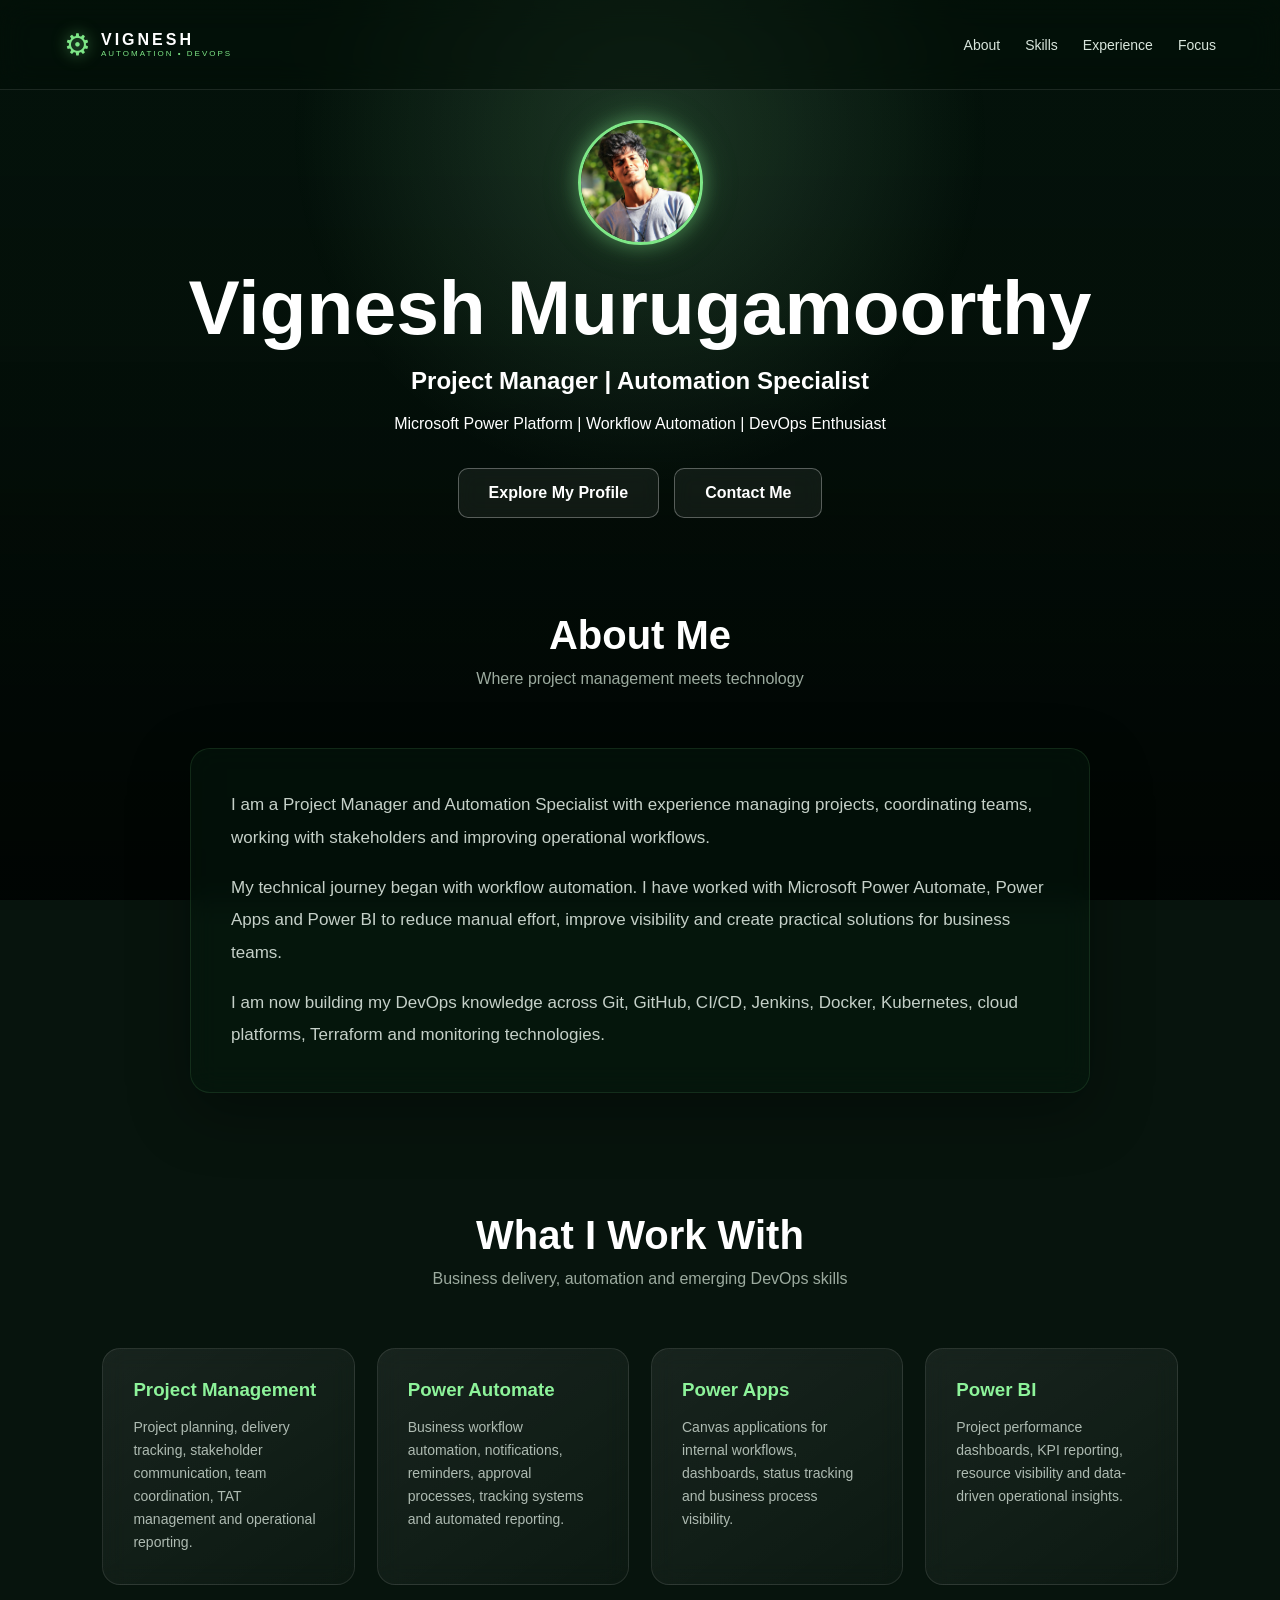
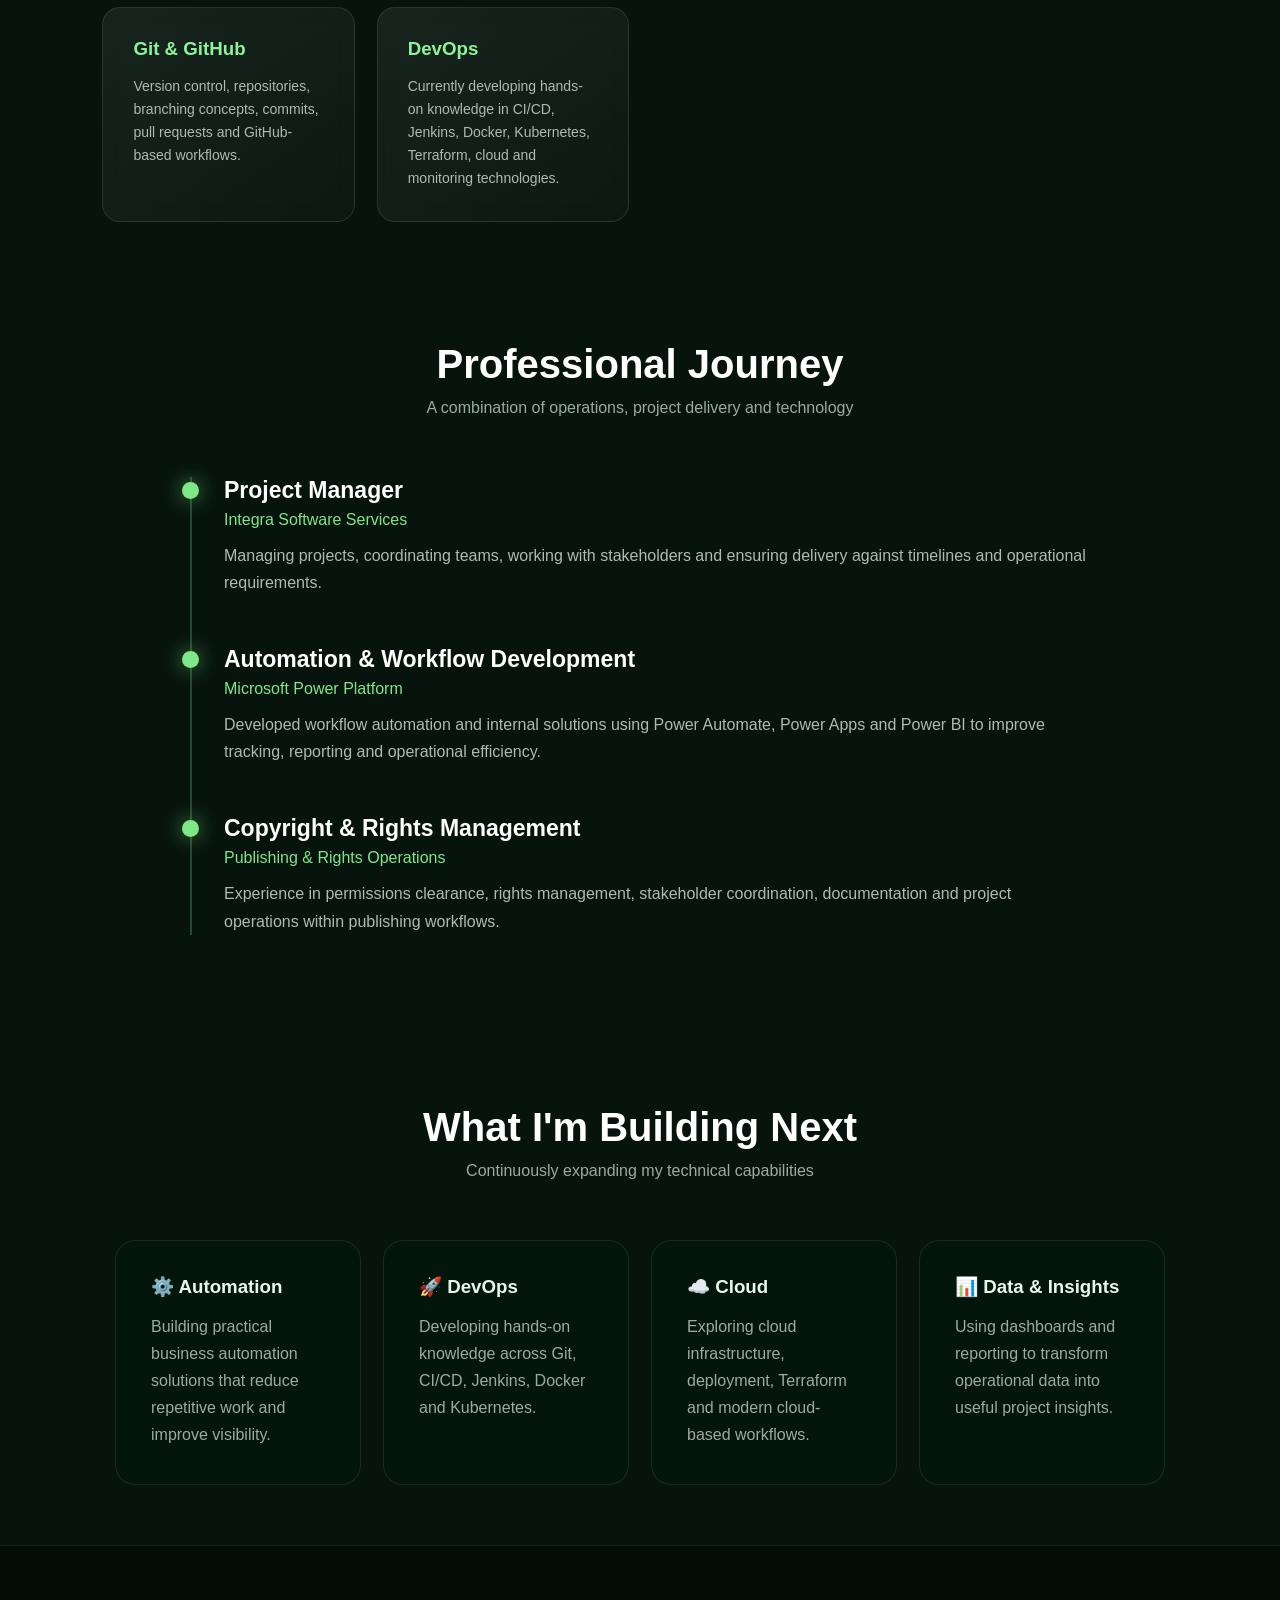
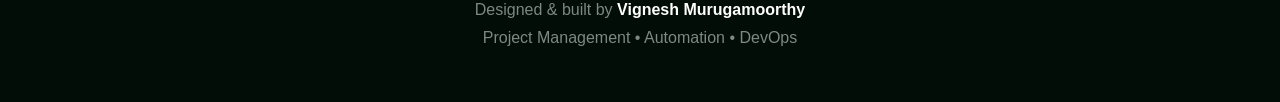
==== index.html @ 64793d35 "updated" ====
<!DOCTYPE html>
<html lang="en">
<head>
    <meta charset="UTF-8">
    <meta name="viewport" content="width=device-width, initial-scale=1.0">

    <title>Vignesh Murugamoorthy | Project Manager & Automation Specialist</title>

    <meta name="description"
          content="Vignesh Murugamoorthy - Project Manager, Automation Specialist and Microsoft Power Platform professional exploring DevOps and cloud technologies.">

<link rel="stylesheet" href="style.css">

</head>

<body>

<div class="stars"></div>

<!-- Navigation -->

<nav>

    <div class="automation-logo">
        <div class="automation-icon">⚙</div>

        <div class="automation-logo-text">
            <div class="automation-name">VIGNESH</div>
            <div class="automation-subtitle">AUTOMATION • DEVOPS</div>
        </div>
    </div>

    <ul>
        <li><a href="#about">About</a></li>
        <li><a href="#skills">Skills</a></li>
        <li><a href="#experience">Experience</a></li>
        <li><a href="#focus">Focus</a></li>
    </ul>

</nav>

<section class="hero">

    <div class="hero-profile">
        <img src="profile.jpeg" alt="Vignesh Murugamoorthy">
    </div>

    <h1>Vignesh Murugamoorthy</h1>

    <h2>Project Manager | Automation Specialist</h2>

    <p>
        Microsoft Power Platform | Workflow Automation | DevOps Enthusiast
    </p>

    <div class="hero-buttons">
        <a href="#about" class="btn secondary">Explore My Profile</a>
        <a href="#contact" class="btn secondary">Contact Me</a>
    </div>

</section>

<!-- About -->

<section id="about">

    <div class="section-title">
        <h2>About Me</h2>
        <p>Where project management meets technology</p>
    </div>

    <div class="about">

        <p>
            I am a Project Manager and Automation Specialist with
            experience managing projects, coordinating teams,
            working with stakeholders and improving operational
            workflows.
        </p>

        <br>

        <p>
            My technical journey began with workflow automation.
            I have worked with Microsoft Power Automate, Power Apps
            and Power BI to reduce manual effort, improve visibility
            and create practical solutions for business teams.
        </p>

        <br>

        <p>
            I am now building my DevOps knowledge across Git,
            GitHub, CI/CD, Jenkins, Docker, Kubernetes, cloud
            platforms, Terraform and monitoring technologies.
        </p>

    </div>

</section>


<!-- Skills -->

<section id="skills">

    <div class="section-title">
        <h2>What I Work With</h2>
        <p>Business delivery, automation and emerging DevOps skills</p>
    </div>

    <div class="skills">

        <div class="skill-card">
            <h3>Project Management</h3>
            <p>
                Project planning, delivery tracking, stakeholder
                communication, team coordination, TAT management
                and operational reporting.
            </p>
        </div>

        <div class="skill-card">
            <h3>Power Automate</h3>
            <p>
                Business workflow automation, notifications,
                reminders, approval processes, tracking systems
                and automated reporting.
            </p>
        </div>

        <div class="skill-card">
            <h3>Power Apps</h3>
            <p>
                Canvas applications for internal workflows,
                dashboards, status tracking and business
                process visibility.
            </p>
        </div>

        <div class="skill-card">
            <h3>Power BI</h3>
            <p>
                Project performance dashboards, KPI reporting,
                resource visibility and data-driven operational
                insights.
            </p>
        </div>

        <div class="skill-card">
            <h3>Git & GitHub</h3>
            <p>
                Version control, repositories, branching concepts,
                commits, pull requests and GitHub-based workflows.
            </p>
        </div>

        <div class="skill-card">
            <h3>DevOps</h3>
            <p>
                Currently developing hands-on knowledge in CI/CD,
                Jenkins, Docker, Kubernetes, Terraform, cloud and
                monitoring technologies.
            </p>
        </div>

    </div>

</section>


<!-- Experience -->

<section id="experience">

    <div class="section-title">
        <h2>Professional Journey</h2>
        <p>A combination of operations, project delivery and technology</p>
    </div>

    <div class="timeline">

        <div class="timeline-item">

            <h3>Project Manager</h3>

            <div class="company">
                Integra Software Services
            </div>

            <p>
                Managing projects, coordinating teams, working with
                stakeholders and ensuring delivery against timelines
                and operational requirements.
            </p>

        </div>


        <div class="timeline-item">

            <h3>Automation & Workflow Development</h3>

            <div class="company">
                Microsoft Power Platform
            </div>

            <p>
                Developed workflow automation and internal solutions
                using Power Automate, Power Apps and Power BI to
                improve tracking, reporting and operational efficiency.
            </p>

        </div>


        <div class="timeline-item">

            <h3>Copyright & Rights Management</h3>

            <div class="company">
                Publishing & Rights Operations
            </div>

            <p>
                Experience in permissions clearance, rights management,
                stakeholder coordination, documentation and project
                operations within publishing workflows.
            </p>

        </div>

    </div>

</section>


<!-- Current Focus -->

<section id="focus">

    <div class="section-title">
        <h2>What I'm Building Next</h2>
        <p>Continuously expanding my technical capabilities</p>
    </div>

    <div class="focus-grid">

        <div class="focus-card">
            <h3>⚙️ Automation</h3>
            <p>
                Building practical business automation solutions
                that reduce repetitive work and improve visibility.
            </p>
        </div>

        <div class="focus-card">
            <h3>🚀 DevOps</h3>
            <p>
                Developing hands-on knowledge across Git, CI/CD,
                Jenkins, Docker and Kubernetes.
            </p>
        </div>

        <div class="focus-card">
            <h3>☁️ Cloud</h3>
            <p>
                Exploring cloud infrastructure, deployment,
                Terraform and modern cloud-based workflows.
            </p>
        </div>

        <div class="focus-card">
            <h3>📊 Data & Insights</h3>
            <p>
                Using dashboards and reporting to transform
                operational data into useful project insights.
            </p>
        </div>

    </div>

</section>


<!-- Footer -->

<footer>

    <p>
        Designed & built by <strong>Vignesh Murugamoorthy</strong>
    </p>

    <p style="margin-top:10px;">
        Project Management • Automation • DevOps
    </p>

</footer>

</body>
</html>
---- style.css ----
* {
    margin: 0;
    padding: 0;
    box-sizing: border-box;
}

html {
    scroll-behavior: smooth;
}

body {
    font-family: Arial, Helvetica, sans-serif;
    color: #ffffff;
    background: #07140d;
    overflow-x: hidden;
}

/* =========================
   NATURE BACKGROUND
========================= */

body::before {
    content: "";
    position: fixed;
    inset: 0;

    background:
        linear-gradient(
            rgba(3, 18, 10, 0.55),
            rgba(2, 10, 6, 0.82)
        ),
        url("https://images.unsplash.com/photo-1448375240586-882707db888b?auto=format&fit=crop&w=2400&q=90")
        center center / cover no-repeat;

    z-index: -3;
}

body::after {
    content: "";
    position: fixed;
    inset: 0;

    background:
        radial-gradient(
            circle at 50% 15%,
            rgba(165, 255, 180, 0.16),
            transparent 35%
        ),
        linear-gradient(
            180deg,
            transparent 40%,
            rgba(0, 0, 0, 0.55)
        );

    z-index: -2;
    pointer-events: none;
}

/* =========================
   TOP NAVIGATION
========================= */

nav {
    position: fixed;

    top: 0;
    left: 0;

    width: 100%;
    height: 90px;

    display: flex;

    align-items: center;

    justify-content: space-between;

    padding: 10px 5%;

    background: rgba(2, 15, 8, 0.60);

    backdrop-filter: blur(15px);

    border-bottom:
        1px solid rgba(255,255,255,0.10);

    z-index: 100;
}


/* =========================
   LEFT AUTOMATION LOGO
========================= */

.automation-logo {
    display: flex;

    align-items: center;

    gap: 10px;
}

.automation-icon {
    font-size: 30px;

    color: #7ee787;

    display: inline-block;

    animation:
        rotateGear 8s linear infinite;

    text-shadow:
        0 0 15px rgba(126,231,135,0.6);
}

.automation-name {
    font-size: 16px;

    font-weight: bold;

    letter-spacing: 3px;

    color: #ffffff;
}

.automation-subtitle {
    font-size: 8px;

    letter-spacing: 2px;

    color: #7ee787;
}

/* =========================
   NAVIGATION LINKS
========================= */

nav ul {
    list-style: none;

    display: flex;

    gap: 25px;
}

nav a {
    color: #d8e5dc;

    text-decoration: none;

    font-size: 14px;

    transition: 0.3s;
}

nav a:hover {
    color: #7ee787;

    text-shadow:
        0 0 10px rgba(126,231,135,0.5);
}


/* =========================
   GEAR ANIMATION
========================= */

@keyframes rotateGear {

    from {
        transform: rotate(0deg);
    }

    to {
        transform: rotate(360deg);
    }

}

/* =========================
   HERO SECTION
========================= */

.hero {
    min-height: auto;

    display: flex;
    flex-direction: column;

    align-items: center;
    justify-content: center;

    text-align: center;

    padding: 120px 20px 35px;

    width: 100%;
}

.hero h1 {
    text-align: center;

    margin: 0 auto;

    font-size: clamp(42px, 6vw, 78px);

    line-height: 1.1;
}

.hero h2 {
    text-align: center;

    margin: 18px auto 10px;
}

.hero p {
    text-align: center;

    margin: 10px auto;
}

/* =========================
   HERO PROFILE PHOTO
========================= */

.hero-profile {
    width: 125px;
    height: 125px;
    margin: 0 auto 20px;
}

.hero-profile img {
    width: 100%;
    height: 100%;

    object-fit: cover;

    border-radius: 50%;

    border: 3px solid #7ee787;

    box-shadow:
        0 0 20px rgba(126, 231, 135, 0.45),
        0 0 40px rgba(126, 231, 135, 0.15);

    transition: 0.3s ease;
}

.hero-profile img:hover {
    transform: scale(1.05);

    box-shadow:
        0 0 30px rgba(126, 231, 135, 0.7);
}

.hero h1,
.hero h2,
.hero h3,
.hero p {
    text-align: center;
    margin-left: auto;
    margin-right: auto;
}

/* =========================
   BUTTONS
========================= */

.hero-buttons {
    width: 100%;

    display: flex;

    justify-content: center;
    align-items: center;

    gap: 15px;

    margin: 25px auto 0;

    text-align: center;
}

/* =========================
   ANIMATED BUTTONS
========================= */

.buttons {
    margin-top: 38px;

    display: flex;
    justify-content: center;
    gap: 18px;

    flex-wrap: wrap;
}

.btn {
    position: relative;

    display: inline-block;

    padding: 15px 30px;

    border-radius: 10px;

    text-decoration: none;

    font-weight: bold;

    overflow: hidden;

    transition:
        transform 0.3s ease,
        box-shadow 0.3s ease,
        border-color 0.3s ease;

    cursor: pointer;
}

/* Moving light across button */

.btn::before {
    content: "";

    position: absolute;

    top: 0;
    left: -120%;

    width: 80%;
    height: 100%;

    background:
        linear-gradient(
            90deg,
            transparent,
            rgba(255,255,255,0.45),
            transparent
        );

    transform: skewX(-20deg);

    transition: left 0.6s ease;
}

.btn:hover::before {
    left: 130%;
}

/* Primary button */

.primary {
    background: #7ee787;

    color: #061009;

    box-shadow:
        0 5px 20px rgba(126, 231, 135, 0.18);
}

.primary:hover {
    transform: translateY(-5px) scale(1.03);

    box-shadow:
        0 10px 35px rgba(126, 231, 135, 0.45);
}

/* Secondary button */

.secondary {
    color: white;

    border: 1px solid rgba(255,255,255,0.3);

    background: rgba(255,255,255,0.06);

    backdrop-filter: blur(10px);
}

.secondary:hover {
    transform: translateY(-5px) scale(1.03);

    color: #7ee787;

    border-color: #7ee787;

    box-shadow:
        0 10px 30px rgba(126, 231, 135, 0.18);
}

/* Click / press effect */

.btn:active {
    transform: scale(0.94);
}

/* =========================
   SECTIONS
========================= */

section {
    padding: 60px 8%;
}

.section-title {
    text-align: center;

    margin-bottom: 60px;
}

.section-title h2 {
    font-size: 40px;

    margin-bottom: 12px;
}

.section-title p {
    color: #9cab9f;
}

/* =========================
   ABOUT
========================= */

.about {
    max-width: 900px;

    margin: 0 auto;

    padding: 40px;

    border-radius: 20px;

    background: rgba(5, 25, 13, 0.55);

    border: 1px solid rgba(126, 231, 135, 0.12);

    backdrop-filter: blur(14px);

    box-shadow:
        0 20px 60px rgba(0, 0, 0, 0.35);
}

.about p {
    color: #c5d0c8;

    line-height: 1.9;

    font-size: 17px;
}

/* =========================
   SKILLS
========================= */

.skills {
    display: grid;

    grid-template-columns:
        repeat(auto-fit, minmax(230px, 1fr));

    gap: 22px;

    max-width: 1100px;

    margin: auto;
}

.skill-card {
    padding: 30px;

    min-height: 190px;

    background:
        linear-gradient(
            145deg,
            rgba(255,255,255,0.07),
            rgba(255,255,255,0.025)
        );

    border: 1px solid rgba(255,255,255,0.10);

    border-radius: 18px;

    backdrop-filter: blur(12px);

    transition: 0.35s;
}

.skill-card:hover {
    transform: translateY(-8px);

    border-color: rgba(126, 231, 135, 0.55);

    box-shadow:
        0 15px 40px rgba(0, 0, 0, 0.35);
}

.skill-card h3 {
    color: #8df39a;

    margin-bottom: 15px;
}

.skill-card p {
    color: #aebbb2;

    line-height: 1.65;

    font-size: 14px;
}

/* =========================
   EXPERIENCE
========================= */

.timeline {
    max-width: 900px;

    margin: auto;

    border-left:
        2px solid rgba(126, 231, 135, 0.25);

    padding-left: 32px;
}

.timeline-item {
    margin-bottom: 50px;

    position: relative;
}

.timeline-item::before {
    content: "";

    position: absolute;

    left: -42px;

    top: 5px;

    width: 17px;

    height: 17px;

    background: #7ee787;

    border-radius: 50%;

    box-shadow:
        0 0 20px rgba(126, 231, 135, 0.65);
}

.timeline-item h3 {
    font-size: 23px;

    margin-bottom: 7px;
}

.timeline-item .company {
    color: #7ee787;

    margin-bottom: 13px;
}

.timeline-item p {
    color: #aebbb2;

    line-height: 1.7;
}

/* =========================
   CURRENT FOCUS
========================= */

.focus-grid {
    max-width: 1050px;

    margin: auto;

    display: grid;

    grid-template-columns:
        repeat(auto-fit, minmax(240px, 1fr));

    gap: 22px;
}

.focus-card {
    padding: 35px;

    min-height: 190px;

    border-radius: 20px;

    background:
        rgba(4, 24, 12, 0.62);

    border:
        1px solid rgba(255,255,255,0.09);

    backdrop-filter: blur(15px);

    transition: 0.3s;
}

.focus-card:hover {
    transform: translateY(-7px);

    border-color:
        rgba(126, 231, 135, 0.45);
}

.focus-card h3 {
    margin-bottom: 15px;

    color: #e7f8ea;
}

.focus-card p {
    color: #9eaaa3;

    line-height: 1.7;
}

/* =========================
   FOOTER
========================= */

footer {
    text-align: center;

    padding: 55px 20px;

    background:
        rgba(0, 10, 5, 0.65);

    border-top:
        1px solid rgba(255,255,255,0.08);

    color: #7d8981;
}

footer strong {
    color: #ffffff;
}

/* =========================
   MOBILE
========================= */

@media (max-width: 700px) {

    nav ul {
        display: none;
    }

.hero {
    min-height: 100vh;

    display: flex;
    flex-direction: column;

    align-items: center;
    justify-content: center;

    text-align: center;

    padding: 110px 20px 30px;

    width: 100%;
}

    h1 {
        font-size: 55px;
    }
}
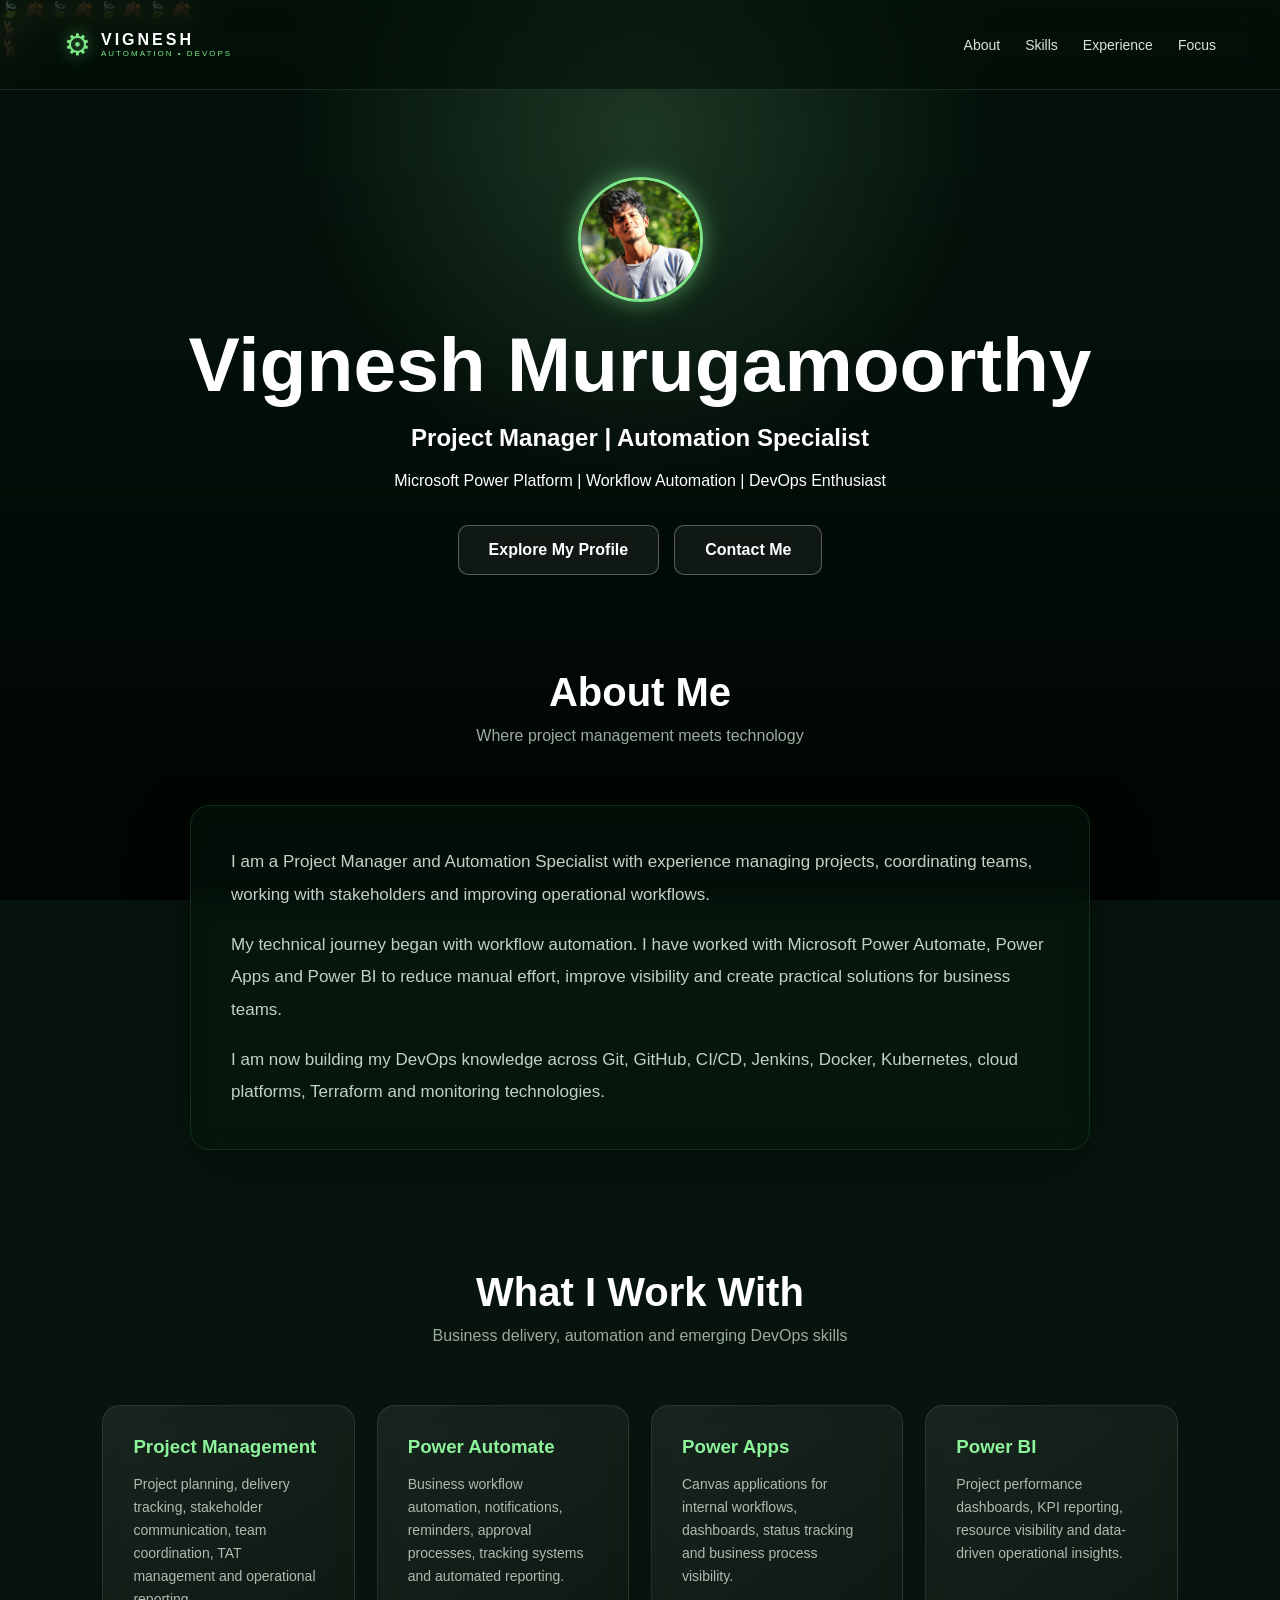
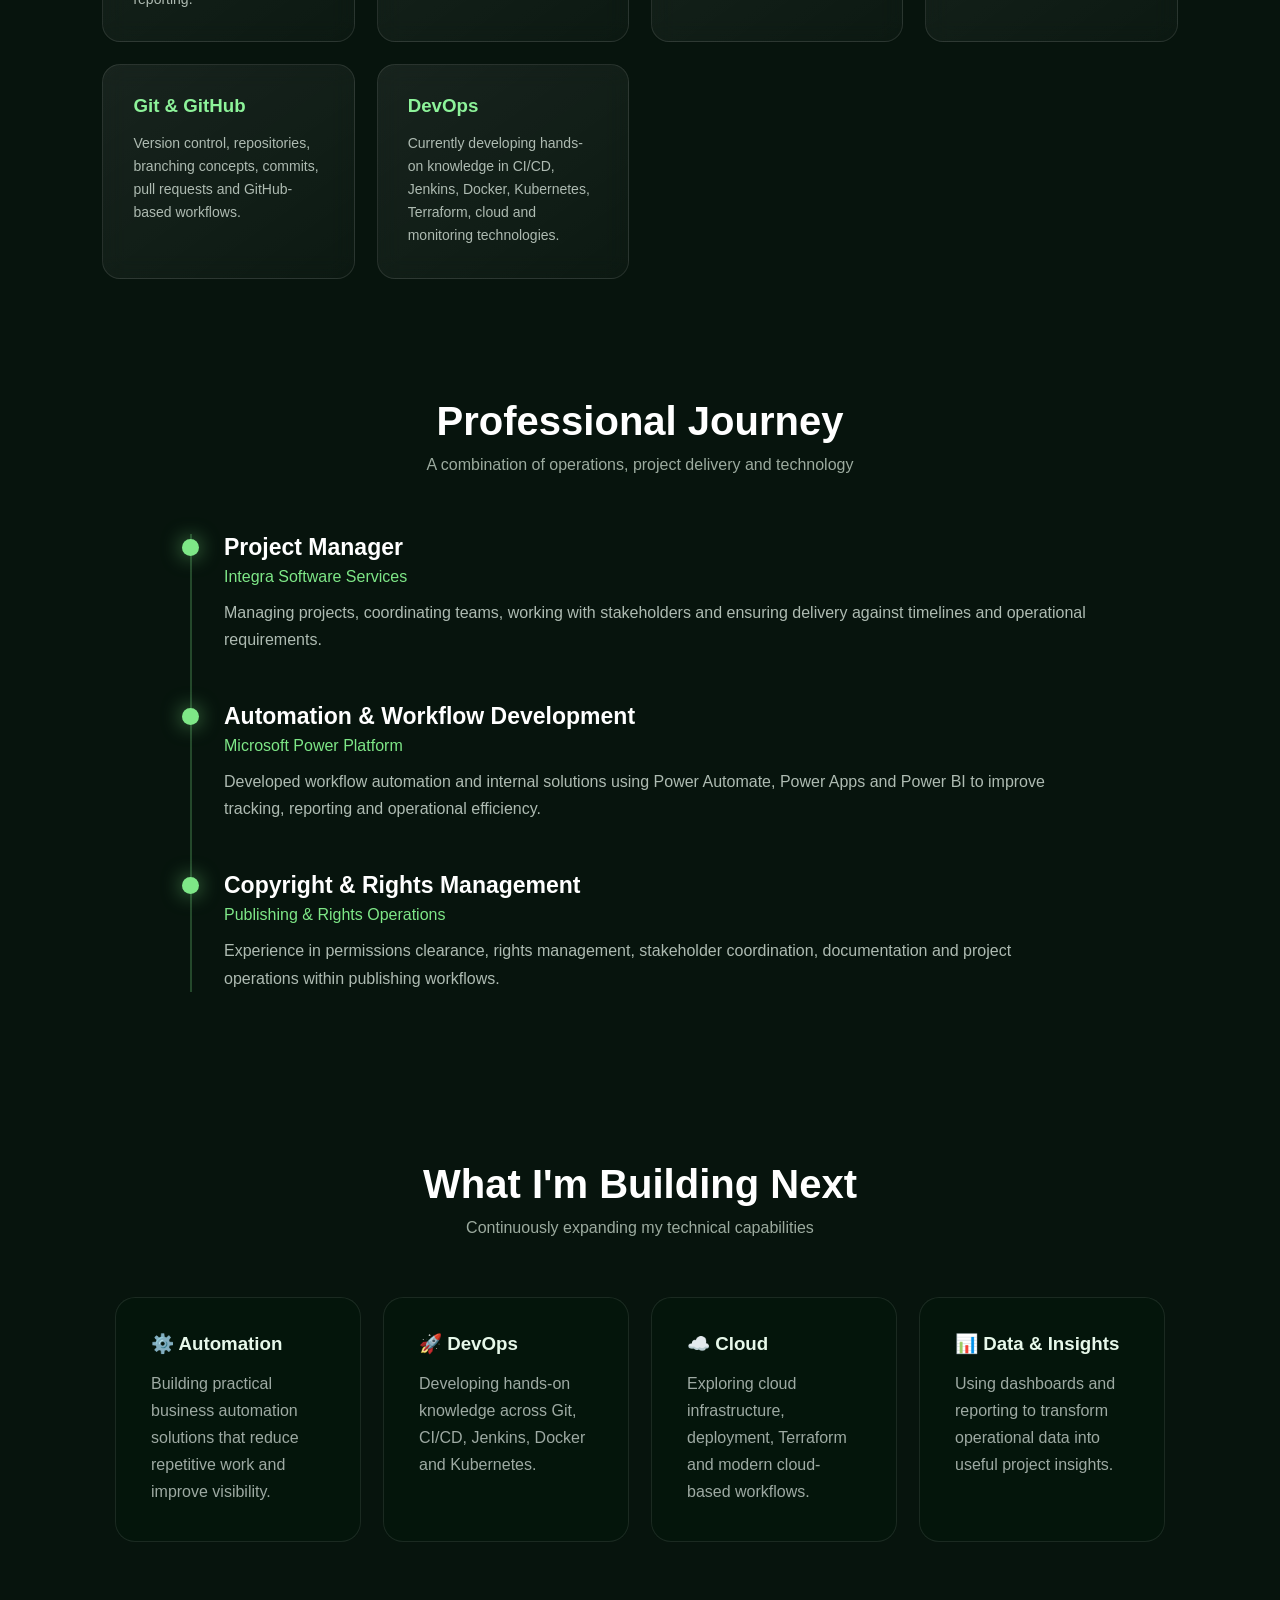
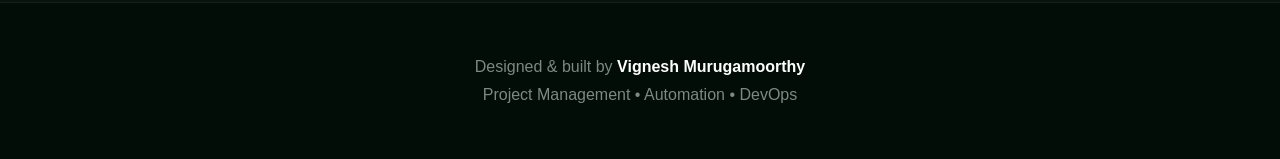
==== commit 656a3b48: "Wing effects" ====
--- a/index.html
+++ b/index.html
@@ -17,6 +17,28 @@
 <body>
 
 <div class="stars"></div>
+
+<!-- WIND + FOREST ANIMATION -->
+
+<div class="wind-layer" aria-hidden="true">
+
+    <span class="leaf leaf-1">🍃</span>
+    <span class="leaf leaf-2">🍂</span>
+    <span class="leaf leaf-3">🍃</span>
+    <span class="leaf leaf-4">🍂</span>
+    <span class="leaf leaf-5">🍃</span>
+    <span class="leaf leaf-6">🍂</span>
+    <span class="leaf leaf-7">🍃</span>
+    <span class="leaf leaf-8">🍂</span>
+
+</div>
+
+<div class="animal-layer" aria-hidden="true">
+
+    <div class="animal deer-one">🦌</div>
+    <div class="animal deer-two">🦌</div>
+
+</div>
 
 <!-- Navigation -->
 
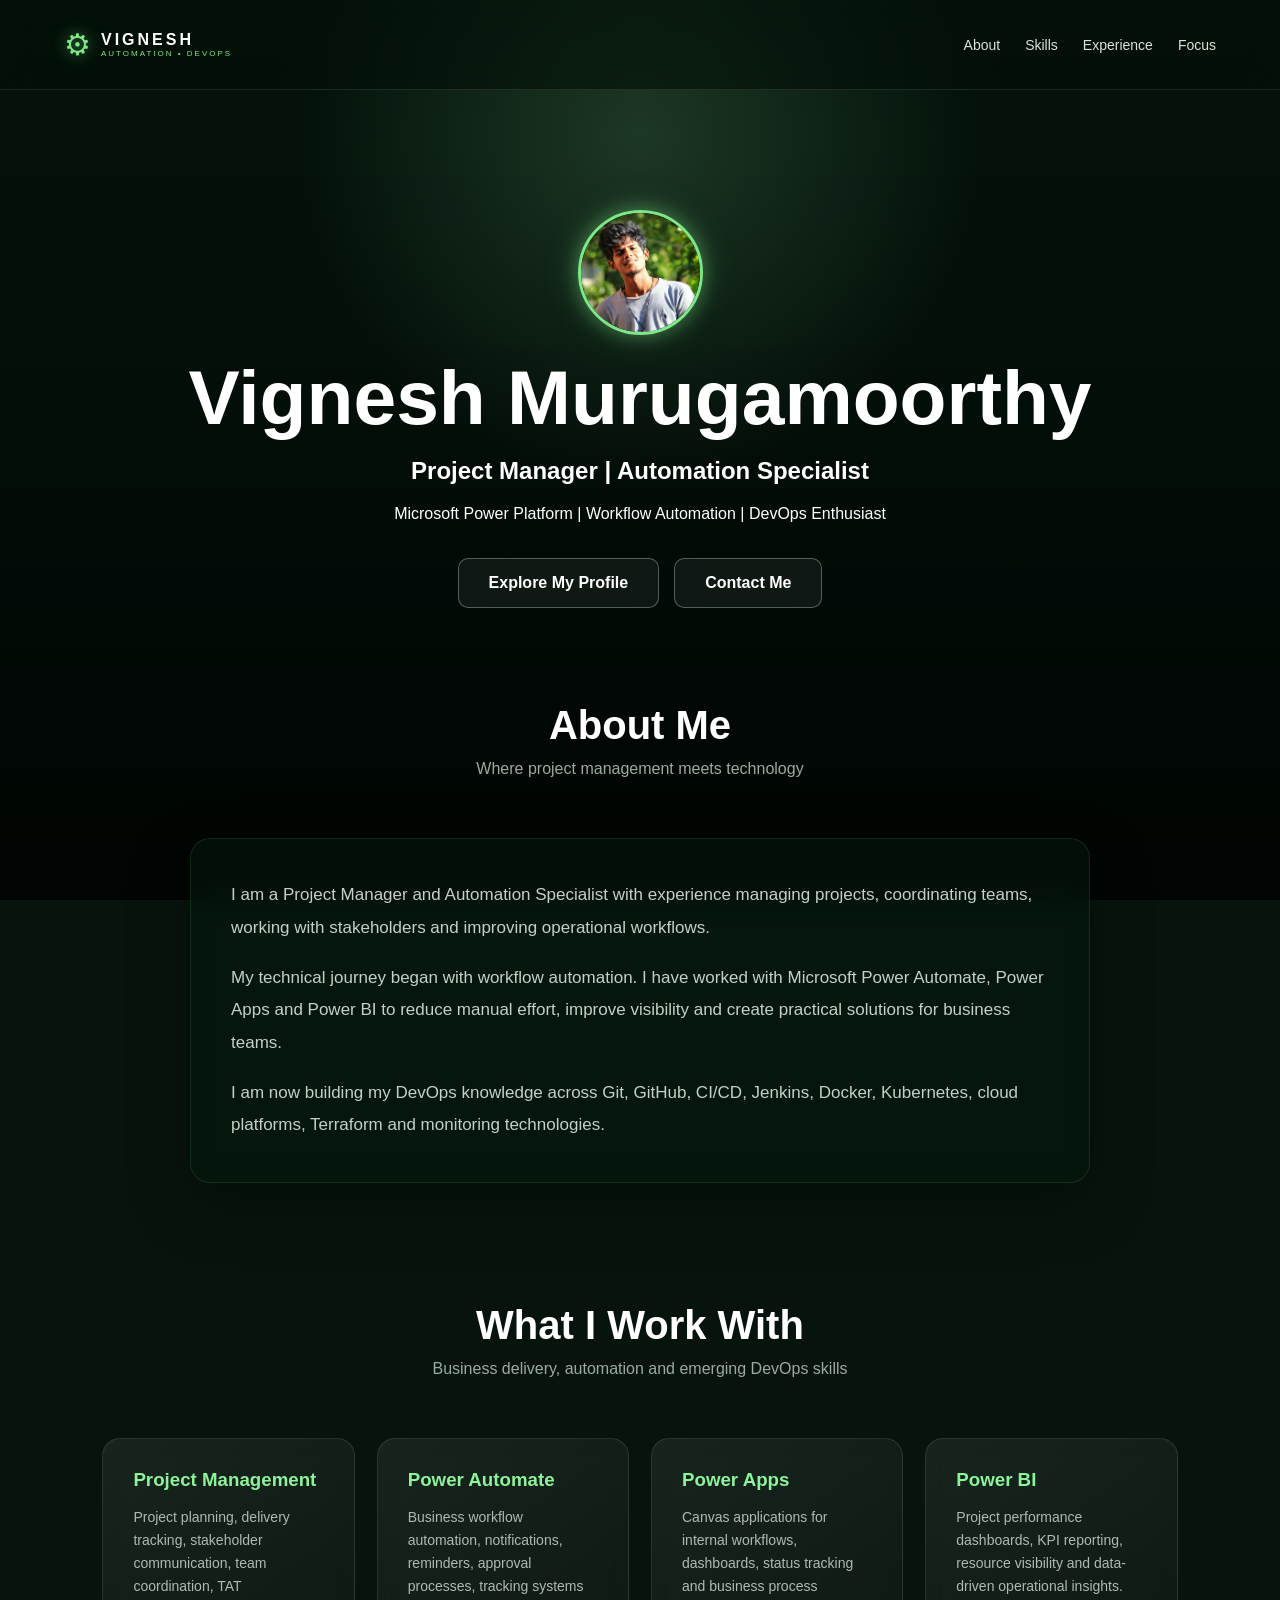
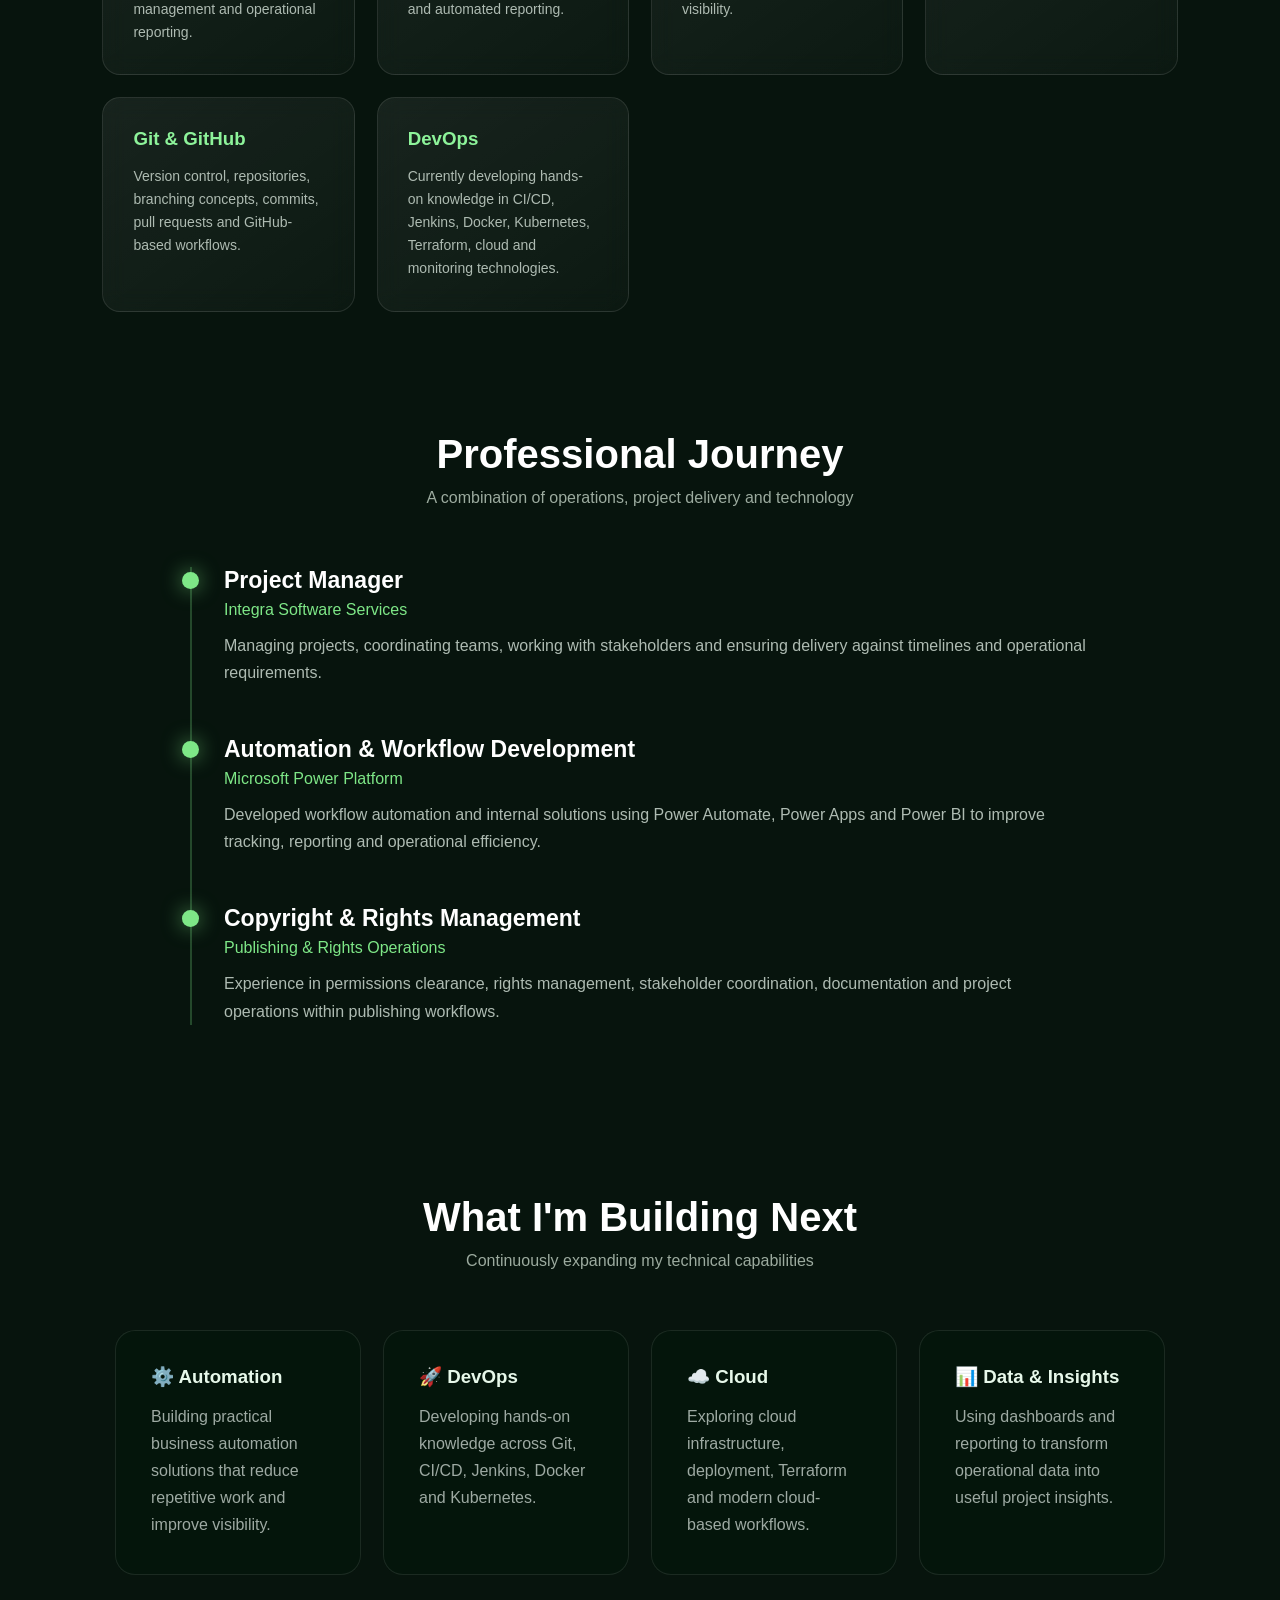
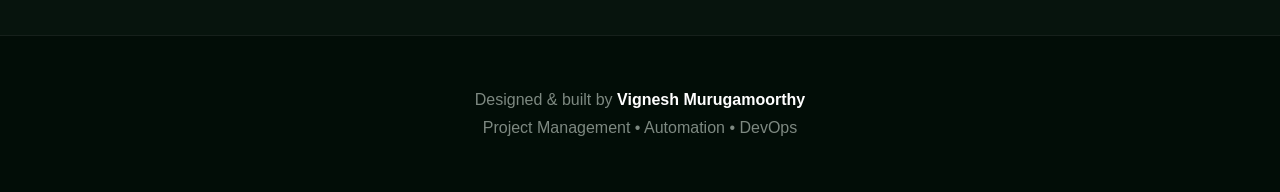
==== commit ed476f7f: "More effects" ====
--- a/index.html
+++ b/index.html
@@ -20,7 +20,13 @@
 
 <!-- WIND + FOREST ANIMATION -->
 
+<!-- FOREST ATMOSPHERE -->
+
 <div class="wind-layer" aria-hidden="true">
+
+    <div class="wind-streak streak-1"></div>
+    <div class="wind-streak streak-2"></div>
+    <div class="wind-streak streak-3"></div>
 
     <span class="leaf leaf-1">🍃</span>
     <span class="leaf leaf-2">🍂</span>
--- a/style.css
+++ b/style.css
@@ -677,4 +677,244 @@
     h1 {
         font-size: 55px;
     }
+}
+
+/* =========================
+   WIND / FALLING LEAVES
+========================= */
+
+.wind-layer {
+    position: fixed;
+
+    inset: 0;
+
+    width: 100%;
+    height: 100%;
+
+    pointer-events: none;
+
+    overflow: hidden;
+
+    z-index: 1;
+}
+
+.leaf {
+    position: absolute;
+
+    top: -80px;
+    left: -100px;
+
+    font-size: 22px;
+
+    opacity: 0.45;
+
+    filter: blur(0.2px);
+
+    animation-name: windLeaf;
+    animation-timing-function: linear;
+    animation-iteration-count: infinite;
+}
+
+
+/* Different leaves */
+
+.leaf-1 {
+    font-size: 18px;
+    animation-duration: 12s;
+    animation-delay: 1s;
+}
+
+.leaf-2 {
+    font-size: 26px;
+    animation-duration: 17s;
+    animation-delay: 4s;
+}
+
+.leaf-3 {
+    font-size: 15px;
+    animation-duration: 14s;
+    animation-delay: 7s;
+}
+
+.leaf-4 {
+    font-size: 21px;
+    animation-duration: 19s;
+    animation-delay: 2s;
+}
+
+.leaf-5 {
+    font-size: 17px;
+    animation-duration: 15s;
+    animation-delay: 9s;
+}
+
+.leaf-6 {
+    font-size: 24px;
+    animation-duration: 21s;
+    animation-delay: 5s;
+}
+
+.leaf-7 {
+    font-size: 14px;
+    animation-duration: 13s;
+    animation-delay: 11s;
+}
+
+.leaf-8 {
+    font-size: 20px;
+    animation-duration: 18s;
+    animation-delay: 6s;
+}
+
+
+@keyframes windLeaf {
+
+    0% {
+        transform:
+            translate(-100px, -50px)
+            rotate(0deg);
+
+        opacity: 0;
+    }
+
+    10% {
+        opacity: 0.5;
+    }
+
+    30% {
+        transform:
+            translate(30vw, 25vh)
+            rotate(160deg);
+    }
+
+    55% {
+        transform:
+            translate(55vw, 45vh)
+            rotate(300deg);
+    }
+
+    75% {
+        transform:
+            translate(80vw, 65vh)
+            rotate(450deg);
+    }
+
+    100% {
+        transform:
+            translate(115vw, 95vh)
+            rotate(650deg);
+
+        opacity: 0;
+    }
+}
+
+
+/* =========================
+   DISTANT ANIMALS
+========================= */
+
+.animal-layer {
+    position: fixed;
+
+    left: 0;
+    bottom: 7%;
+
+    width: 100%;
+    height: 120px;
+
+    pointer-events: none;
+
+    overflow: hidden;
+
+    z-index: 0;
+
+    opacity: 0.12;
+}
+
+.animal {
+    position: absolute;
+
+    font-size: 55px;
+
+    filter: grayscale(1) brightness(0.3);
+
+    white-space: nowrap;
+}
+
+
+/* First distant animal */
+
+.deer-one {
+    left: -100px;
+
+    animation:
+        deerWalk 32s linear infinite;
+}
+
+
+/* Second animal */
+
+.deer-two {
+    left: -250px;
+
+    font-size: 42px;
+
+    animation:
+        deerWalk 42s linear infinite;
+
+    animation-delay: 12s;
+}
+
+
+@keyframes deerWalk {
+
+    0% {
+        transform:
+            translateX(-150px)
+            scaleX(1);
+
+        opacity: 0;
+    }
+
+    10% {
+        opacity: 0.8;
+    }
+
+    45% {
+        transform:
+            translateX(45vw)
+            scaleX(1);
+    }
+
+    50% {
+        transform:
+            translateX(50vw)
+            scaleX(-1);
+    }
+
+    90% {
+        opacity: 0.6;
+    }
+
+    100% {
+        transform:
+            translateX(115vw)
+            scaleX(-1);
+
+        opacity: 0;
+    }
+}
+
+
+/* =========================
+   KEEP CONTENT ABOVE EFFECTS
+========================= */
+
+nav,
+.hero,
+section,
+footer {
+    position: relative;
+
+    z-index: 5;
 }
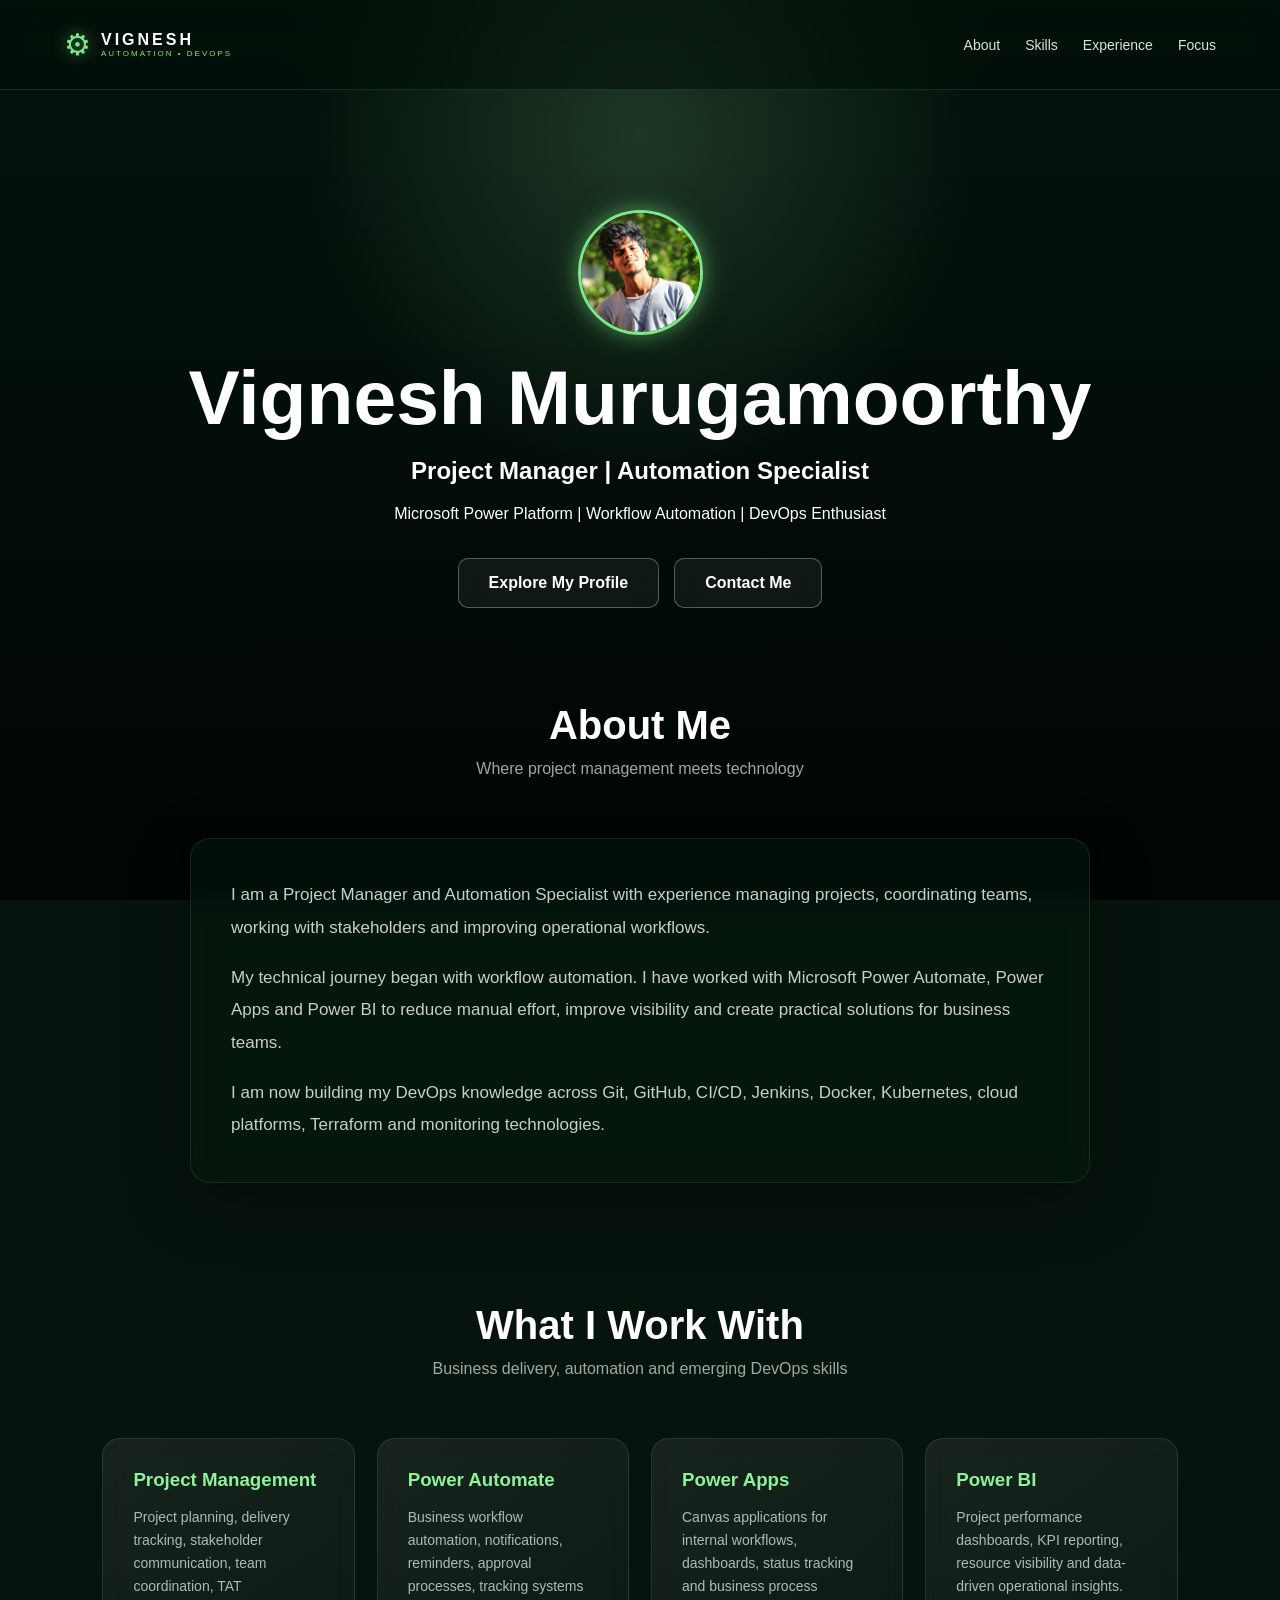
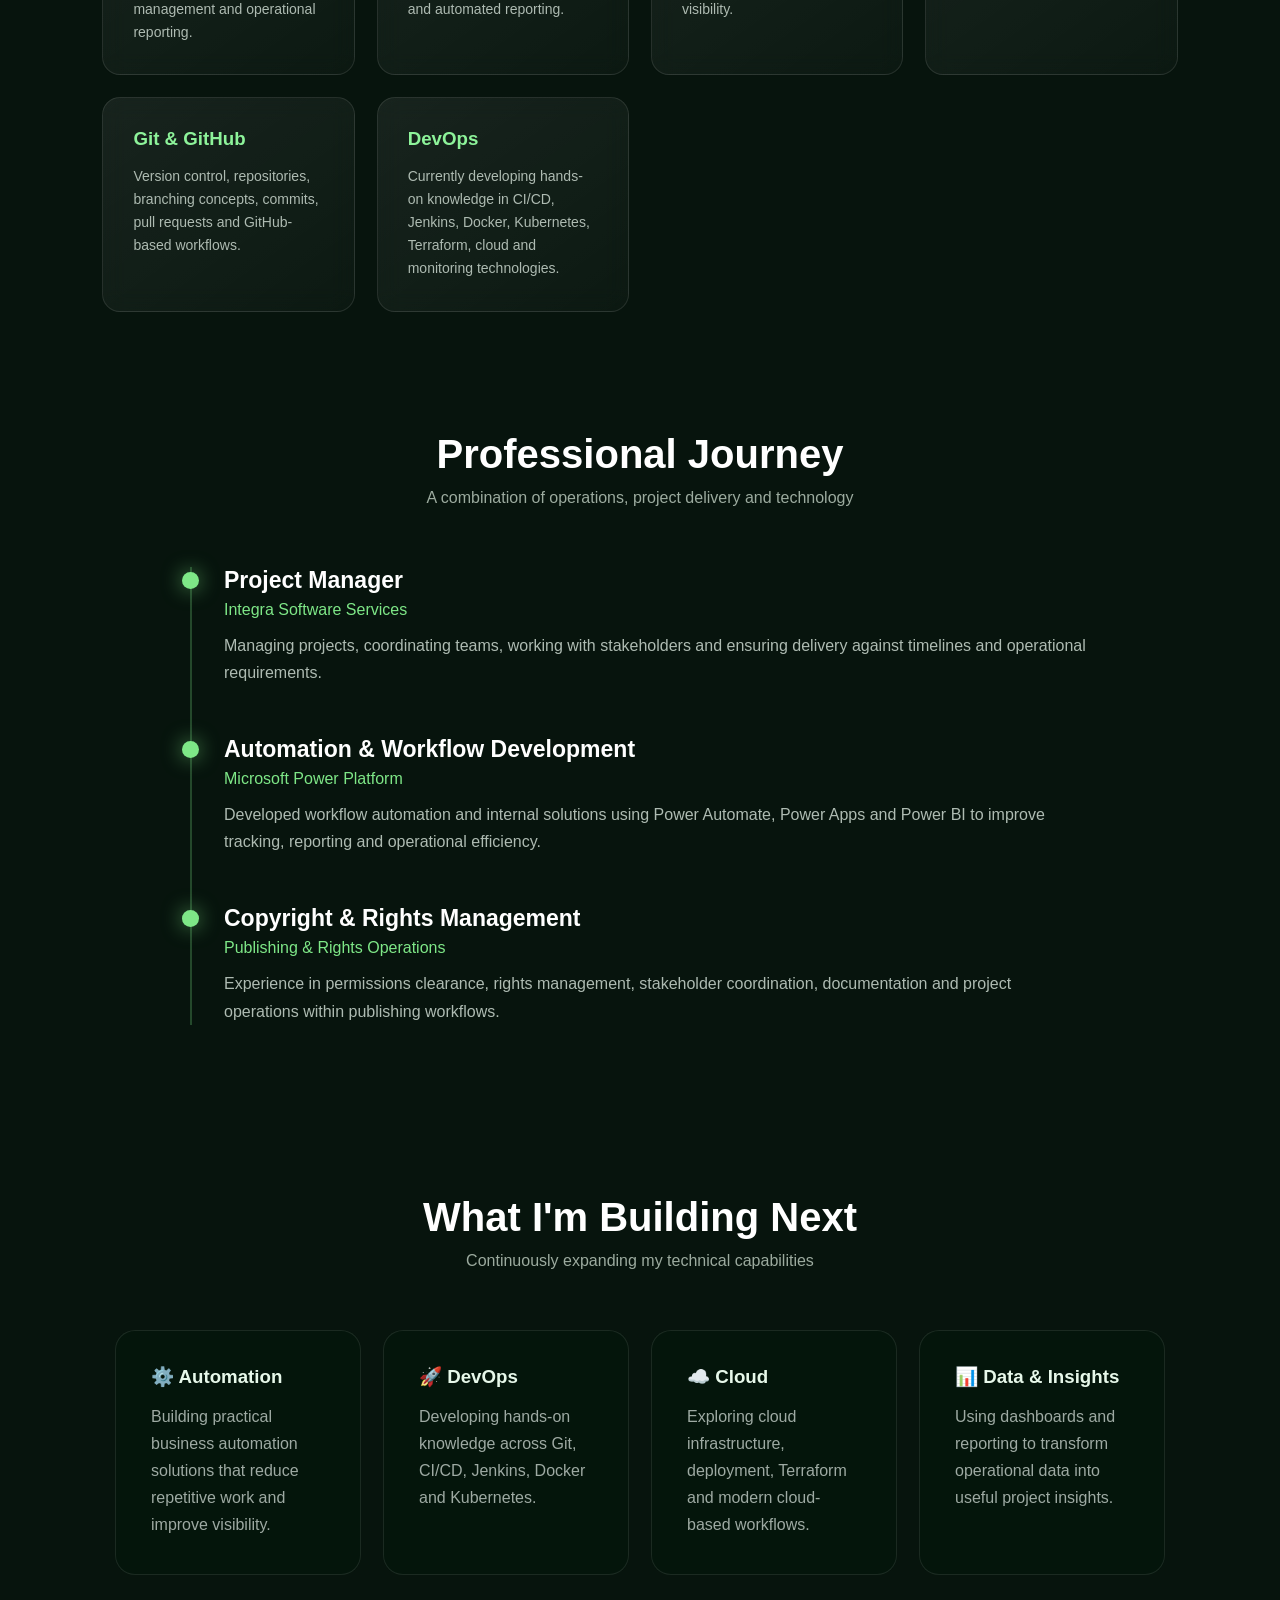
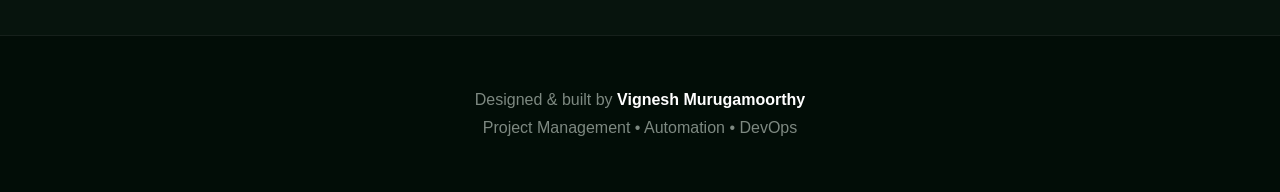
==== commit 654e78fe: "Natural effect" ====
--- a/index.html
+++ b/index.html
@@ -18,16 +18,24 @@
 
 <div class="stars"></div>
 
-<!-- WIND + FOREST ANIMATION -->
-
 <!-- FOREST ATMOSPHERE -->
 
-<div class="wind-layer" aria-hidden="true">
-
-    <div class="wind-streak streak-1"></div>
-    <div class="wind-streak streak-2"></div>
-    <div class="wind-streak streak-3"></div>
-
+<div class="forest-wind" aria-hidden="true">
+
+    <!-- distant moving forest haze -->
+    <div class="forest-mist mist-1"></div>
+    <div class="forest-mist mist-2"></div>
+
+    <!-- distant animal silhouettes -->
+    <div class="forest-animal deer-one">
+        <span class="deer-body"></span>
+    </div>
+
+    <div class="forest-animal deer-two">
+        <span class="deer-body"></span>
+    </div>
+
+    <!-- falling leaves -->
     <span class="leaf leaf-1">🍃</span>
     <span class="leaf leaf-2">🍂</span>
     <span class="leaf leaf-3">🍃</span>
@@ -39,13 +47,6 @@
 
 </div>
 
-<div class="animal-layer" aria-hidden="true">
-
-    <div class="animal deer-one">🦌</div>
-    <div class="animal deer-two">🦌</div>
-
-</div>
-
 <!-- Navigation -->
 
 <nav>
--- a/style.css
+++ b/style.css
@@ -808,63 +808,199 @@
     }
 }
 
-
-/* =========================
-   DISTANT ANIMALS
+/* =========================
+   VISIBLE WIND
+========================= */
+
+.wind-streak {
+    position: absolute;
+
+    width: 220px;
+    height: 2px;
+
+    border-radius: 50%;
+
+    background: linear-gradient(
+        90deg,
+        transparent,
+        rgba(220, 255, 225, 0.45),
+        transparent
+    );
+
+    filter: blur(1px);
+
+    opacity: 0;
+
+    pointer-events: none;
+}
+
+.streak-1 {
+    top: 30%;
+    left: -250px;
+    animation: windAcross 9s linear infinite;
+}
+
+.streak-2 {
+    top: 48%;
+    left: -300px;
+    animation: windAcross 12s linear infinite;
+    animation-delay: 4s;
+}
+
+.streak-3 {
+    top: 65%;
+    left: -350px;
+    animation: windAcross 10s linear infinite;
+    animation-delay: 7s;
+}
+
+@keyframes windAcross {
+
+    0% {
+        transform: translateX(-250px) translateY(0);
+        opacity: 0;
+    }
+
+    15% {
+        opacity: 0.65;
+    }
+
+    45% {
+        transform: translateX(45vw) translateY(-18px);
+        opacity: 0.4;
+    }
+
+    75% {
+        transform: translateX(80vw) translateY(15px);
+        opacity: 0.25;
+    }
+
+    100% {
+        transform: translateX(120vw) translateY(-10px);
+        opacity: 0;
+    }
+}
+
+/* =========================
+   DISTANT FOREST ANIMALS
 ========================= */
 
 .animal-layer {
     position: fixed;
 
     left: 0;
-    bottom: 7%;
+    bottom: 5%;
 
     width: 100%;
-    height: 120px;
+    height: 160px;
 
     pointer-events: none;
 
     overflow: hidden;
 
-    z-index: 0;
-
-    opacity: 0.12;
-}
+    z-index: 2;
+}
+
+
+/* Animal */
 
 .animal {
     position: absolute;
 
-    font-size: 55px;
-
-    filter: grayscale(1) brightness(0.3);
+    bottom: 10px;
+
+    font-size: 70px;
 
     white-space: nowrap;
-}
-
-
-/* First distant animal */
+
+    opacity: 0;
+
+    filter:
+        grayscale(1)
+        brightness(0.18)
+        contrast(1.4)
+        drop-shadow(0 0 8px rgba(0,0,0,0.8));
+}
+
+
+/* First deer */
 
 .deer-one {
-    left: -100px;
+
+    left: -150px;
 
     animation:
-        deerWalk 32s linear infinite;
-}
-
-
-/* Second animal */
+        deerWalk 30s linear infinite;
+}
+
+
+/* Second deer */
 
 .deer-two {
+
     left: -250px;
 
-    font-size: 42px;
+    bottom: 25px;
+
+    font-size: 50px;
 
     animation:
         deerWalk 42s linear infinite;
 
-    animation-delay: 12s;
-}
-
+    animation-delay: 10s;
+}
+
+
+@keyframes deerWalk {
+
+    0% {
+        transform:
+            translateX(-150px)
+            scaleX(1);
+
+        opacity: 0;
+    }
+
+    8% {
+        opacity: 0.65;
+    }
+
+    35% {
+        transform:
+            translateX(35vw)
+            scaleX(1);
+
+        opacity: 0.65;
+    }
+
+    48% {
+        transform:
+            translateX(50vw)
+            scaleX(1);
+    }
+
+    52% {
+        transform:
+            translateX(55vw)
+            scaleX(-1);
+    }
+
+    80% {
+        opacity: 0.45;
+    }
+
+    92% {
+        opacity: 0.2;
+    }
+
+    100% {
+        transform:
+            translateX(120vw)
+            scaleX(-1);
+
+        opacity: 0;
+    }
+}
 
 @keyframes deerWalk {
 
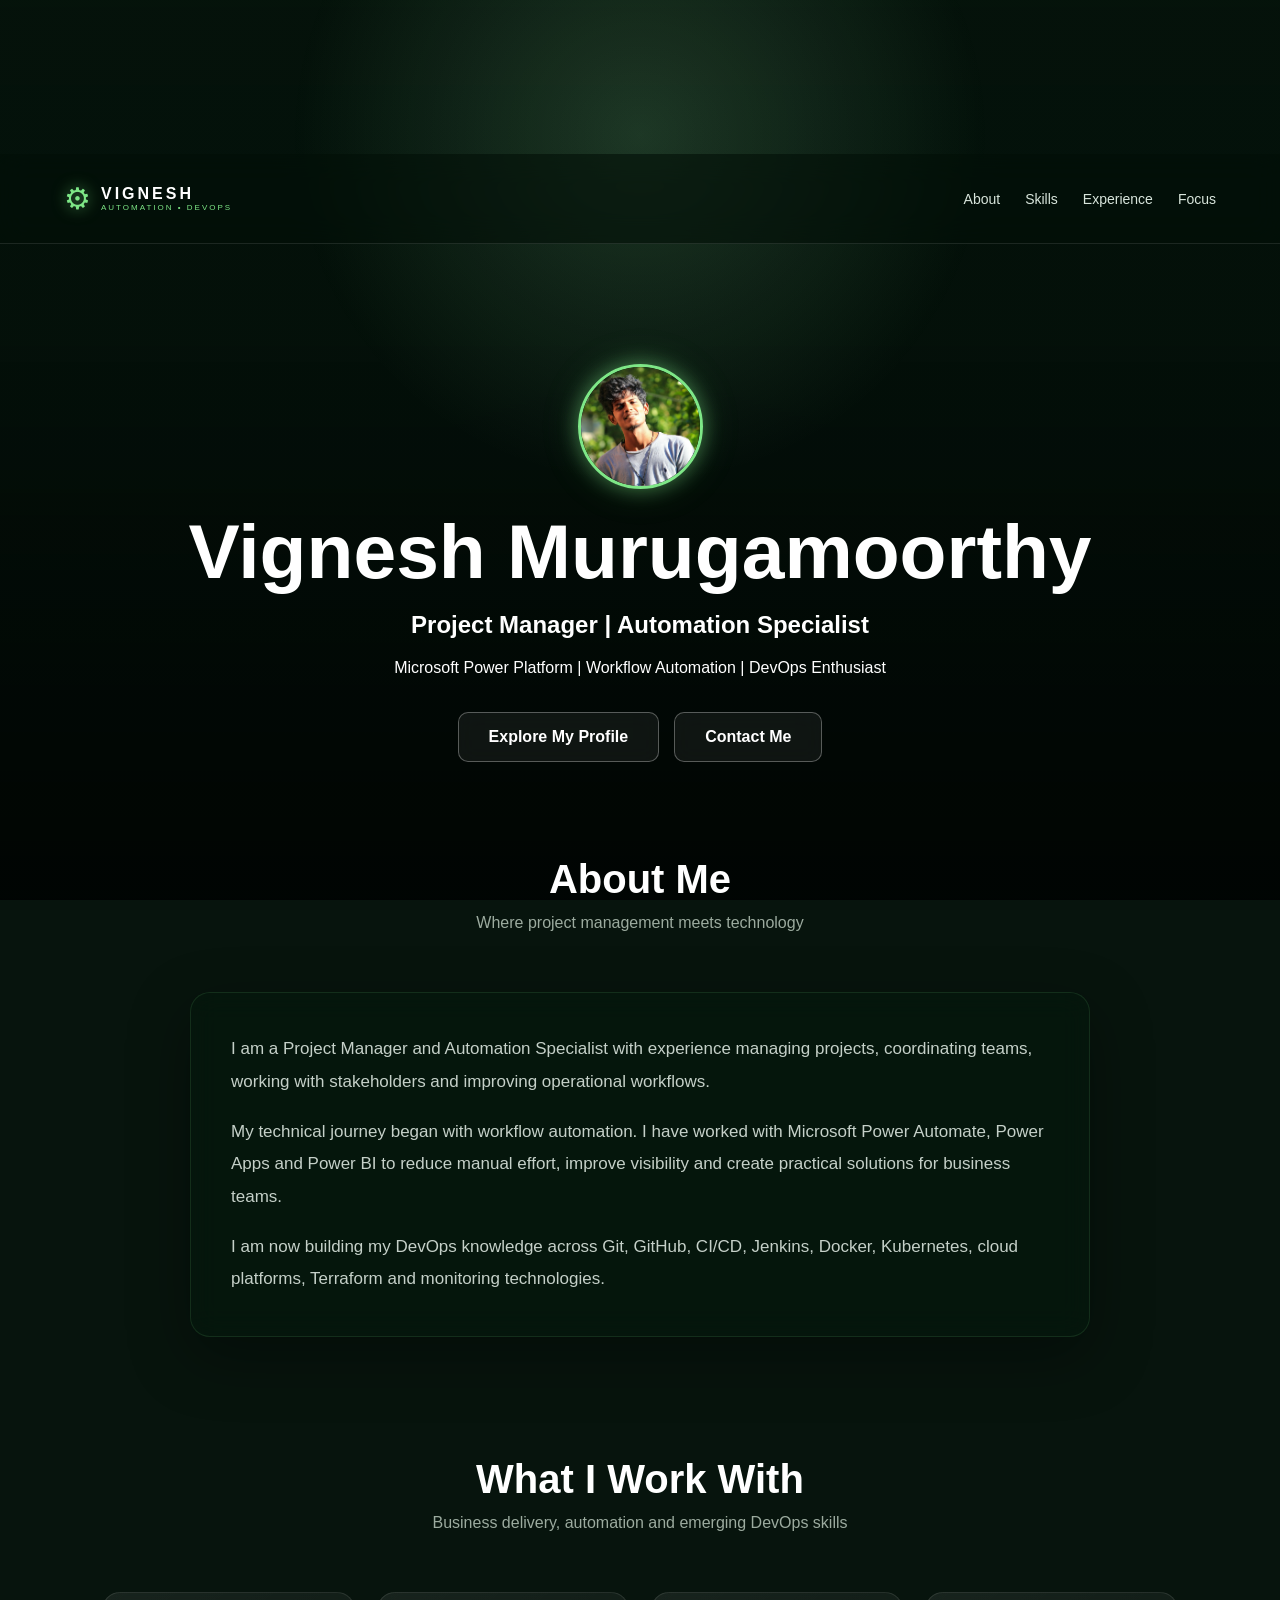
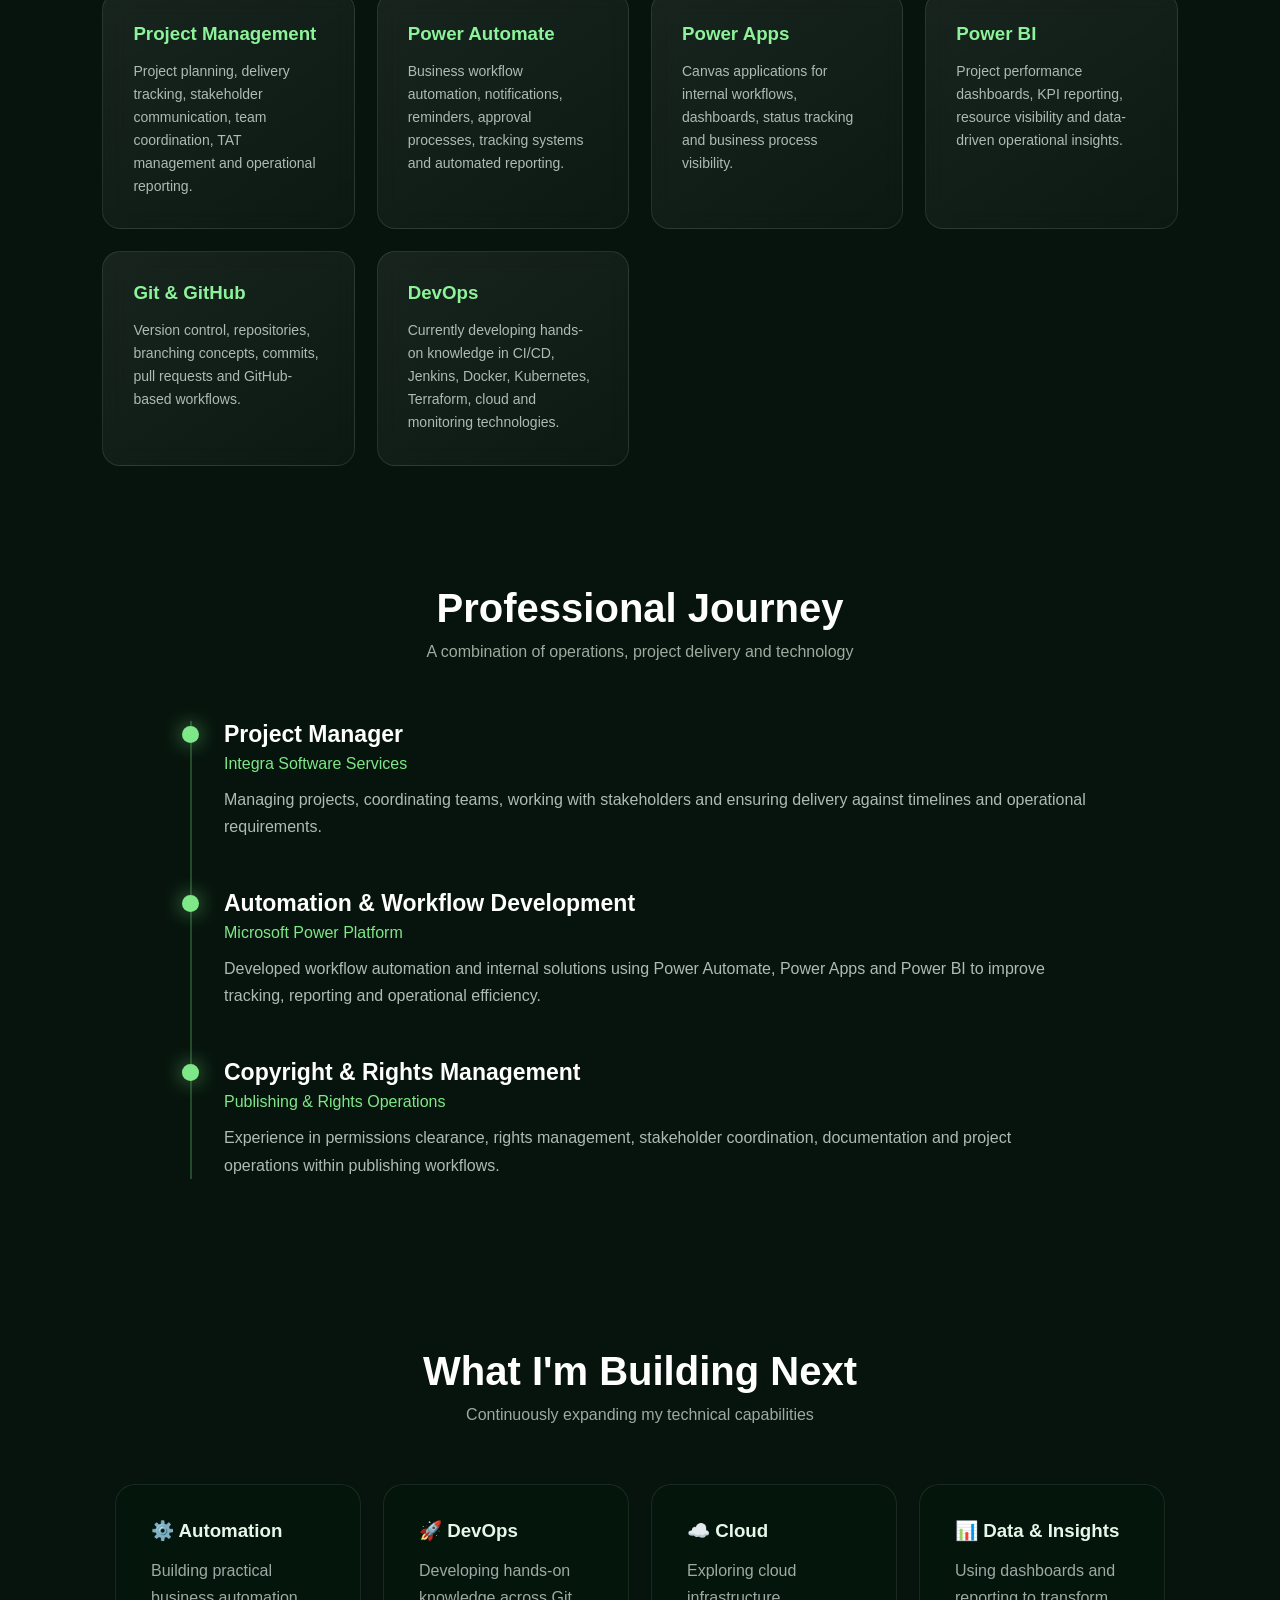
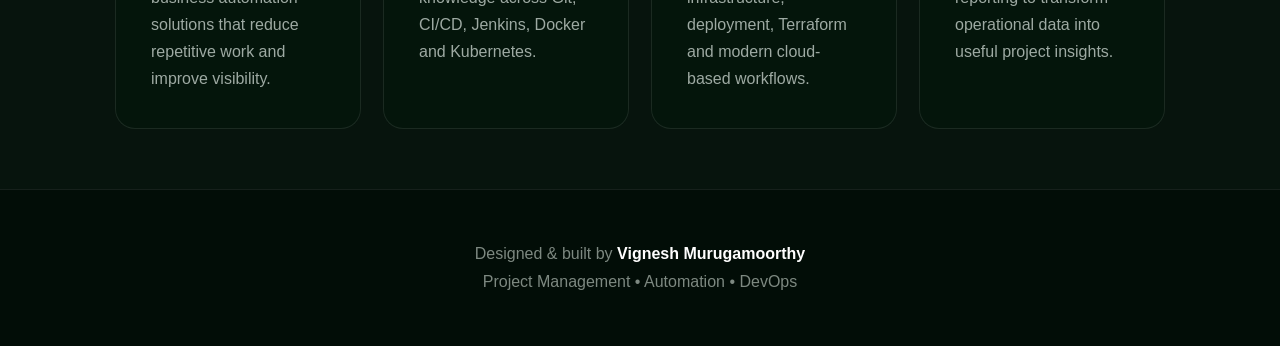
==== commit 65f252df: "live animation" ====
--- a/index.html
+++ b/index.html
@@ -16,36 +16,15 @@
 
 <body>
 
+<!-- LIVE FOREST BACKGROUND -->
+
+<video class="forest-background" autoplay muted loop playsinline aria-hidden="true">
+    <source src="forest.mp4" type="video/mp4">
+</video>
+
+<div class="forest-overlay" aria-hidden="true"></div>
+
 <div class="stars"></div>
-
-<!-- FOREST ATMOSPHERE -->
-
-<div class="forest-wind" aria-hidden="true">
-
-    <!-- distant moving forest haze -->
-    <div class="forest-mist mist-1"></div>
-    <div class="forest-mist mist-2"></div>
-
-    <!-- distant animal silhouettes -->
-    <div class="forest-animal deer-one">
-        <span class="deer-body"></span>
-    </div>
-
-    <div class="forest-animal deer-two">
-        <span class="deer-body"></span>
-    </div>
-
-    <!-- falling leaves -->
-    <span class="leaf leaf-1">🍃</span>
-    <span class="leaf leaf-2">🍂</span>
-    <span class="leaf leaf-3">🍃</span>
-    <span class="leaf leaf-4">🍂</span>
-    <span class="leaf leaf-5">🍃</span>
-    <span class="leaf leaf-6">🍂</span>
-    <span class="leaf leaf-7">🍃</span>
-    <span class="leaf leaf-8">🍂</span>
-
-</div>
 
 <!-- Navigation -->
 
--- a/style.css
+++ b/style.css
@@ -680,23 +680,30 @@
 }
 
 /* =========================
-   WIND / FALLING LEAVES
-========================= */
-
-.wind-layer {
+   FOREST ATMOSPHERE
+========================= */
+
+.forest-wind {
     position: fixed;
-
     inset: 0;
 
     width: 100%;
     height: 100%;
 
     pointer-events: none;
-
     overflow: hidden;
 
+    /*
+       Behind the website,
+       but above the forest background.
+    */
     z-index: 1;
 }
+
+
+/* =========================
+   FALLING / WIND-BLOWN LEAVES
+========================= */
 
 .leaf {
     position: absolute;
@@ -708,7 +715,9 @@
 
     opacity: 0.45;
 
-    filter: blur(0.2px);
+    filter:
+        blur(0.2px)
+        drop-shadow(0 0 4px rgba(150, 220, 160, 0.2));
 
     animation-name: windLeaf;
     animation-timing-function: linear;
@@ -767,6 +776,11 @@
 }
 
 
+/*
+   Leaves move diagonally with
+   changing wind direction.
+*/
+
 @keyframes windLeaf {
 
     0% {
@@ -781,266 +795,313 @@
         opacity: 0.5;
     }
 
+    25% {
+        transform:
+            translate(20vw, 18vh)
+            rotate(120deg);
+    }
+
+    45% {
+        transform:
+            translate(43vw, 30vh)
+            rotate(240deg);
+    }
+
+    65% {
+        transform:
+            translate(65vw, 52vh)
+            rotate(380deg);
+    }
+
+    82% {
+        transform:
+            translate(88vw, 70vh)
+            rotate(520deg);
+    }
+
+    100% {
+        transform:
+            translate(115vw, 95vh)
+            rotate(680deg);
+
+        opacity: 0;
+    }
+}
+
+
+/* =========================
+   FOREST WIND ATMOSPHERE
+========================= */
+
+/*
+   This is NOT a visible wind line.
+
+   It creates a very subtle moving
+   atmospheric haze across the forest.
+*/
+
+.forest-mist {
+
+    position: absolute;
+
+    width: 75%;
+    height: 22%;
+
+    left: -25%;
+
+    border-radius: 50%;
+
+    background:
+        radial-gradient(
+            ellipse,
+            rgba(180, 230, 190, 0.07),
+            transparent 70%
+        );
+
+    filter: blur(20px);
+
+    opacity: 0;
+
+    pointer-events: none;
+}
+
+.mist-1 {
+
+    top: 22%;
+
+    animation:
+        forestWind 18s ease-in-out infinite;
+}
+
+.mist-2 {
+
+    top: 52%;
+
+    animation:
+        forestWind 24s ease-in-out infinite;
+
+    animation-delay: 8s;
+}
+
+
+@keyframes forestWind {
+
+    0% {
+        transform:
+            translateX(-20vw)
+            translateY(10px)
+            scaleX(0.9);
+
+        opacity: 0;
+    }
+
+    20% {
+        opacity: 0.7;
+    }
+
+    50% {
+        transform:
+            translateX(35vw)
+            translateY(-15px)
+            scaleX(1.15);
+
+        opacity: 0.45;
+    }
+
+    80% {
+        opacity: 0.2;
+    }
+
+    100% {
+        transform:
+            translateX(120vw)
+            translateY(10px)
+            scaleX(1.25);
+
+        opacity: 0;
+    }
+}
+
+
+/* =========================
+   DISTANT FOREST ANIMALS
+========================= */
+
+.forest-animal {
+
+    position: absolute;
+
+    bottom: 12%;
+
+    width: 90px;
+    height: 65px;
+
+    opacity: 0;
+
+    filter:
+        blur(0.8px)
+        brightness(0.12)
+        contrast(1.5);
+
+    pointer-events: none;
+}
+
+
+/* Deer body */
+
+.deer-body {
+
+    position: absolute;
+
+    left: 15px;
+    bottom: 8px;
+
+    width: 58px;
+    height: 25px;
+
+    border-radius:
+        55% 45% 45% 40%;
+
+    background: #020704;
+
+    transform: skewX(-8deg);
+}
+
+
+/* Deer head */
+
+.deer-body::before {
+
+    content: "";
+
+    position: absolute;
+
+    width: 19px;
+    height: 20px;
+
+    right: -10px;
+    top: -10px;
+
+    background: #020704;
+
+    border-radius:
+        60% 45% 40% 45%;
+
+    transform: rotate(-15deg);
+}
+
+
+/* Deer legs */
+
+.deer-body::after {
+
+    content: "";
+
+    position: absolute;
+
+    left: 12px;
+    bottom: -22px;
+
+    width: 5px;
+    height: 25px;
+
+    background: #020704;
+
+    box-shadow:
+        17px 0 #020704,
+        35px 0 #020704;
+
+    transform: skewX(5deg);
+}
+
+
+/* First distant animal */
+
+.deer-one {
+
+    left: -120px;
+
+    animation:
+        distantDeer 38s linear infinite;
+}
+
+
+/* Second distant animal */
+
+.deer-two {
+
+    left: -300px;
+
+    bottom: 17%;
+
+    transform: scale(0.7);
+
+    animation:
+        distantDeer 48s linear infinite;
+
+    animation-delay: 15s;
+}
+
+
+/* Animals slowly cross the forest */
+
+@keyframes distantDeer {
+
+    0% {
+
+        transform:
+            translateX(-150px)
+            scale(0.75);
+
+        opacity: 0;
+    }
+
+    12% {
+
+        opacity: 0.55;
+    }
+
     30% {
-        transform:
-            translate(30vw, 25vh)
-            rotate(160deg);
-    }
-
-    55% {
-        transform:
-            translate(55vw, 45vh)
-            rotate(300deg);
-    }
-
-    75% {
-        transform:
-            translate(80vw, 65vh)
-            rotate(450deg);
+
+        transform:
+            translateX(25vw)
+            scale(0.75);
+
+        opacity: 0.55;
+    }
+
+    48% {
+
+        transform:
+            translateX(48vw)
+            scale(0.75);
+
+        opacity: 0.5;
+    }
+
+    65% {
+
+        transform:
+            translateX(70vw)
+            scale(0.75);
+
+        opacity: 0.4;
+    }
+
+    85% {
+
+        opacity: 0.2;
     }
 
     100% {
-        transform:
-            translate(115vw, 95vh)
-            rotate(650deg);
+
+        transform:
+            translateX(120vw)
+            scale(0.75);
 
         opacity: 0;
     }
 }
-
-/* =========================
-   VISIBLE WIND
-========================= */
-
-.wind-streak {
-    position: absolute;
-
-    width: 220px;
-    height: 2px;
-
-    border-radius: 50%;
-
-    background: linear-gradient(
-        90deg,
-        transparent,
-        rgba(220, 255, 225, 0.45),
-        transparent
-    );
-
-    filter: blur(1px);
-
-    opacity: 0;
-
-    pointer-events: none;
-}
-
-.streak-1 {
-    top: 30%;
-    left: -250px;
-    animation: windAcross 9s linear infinite;
-}
-
-.streak-2 {
-    top: 48%;
-    left: -300px;
-    animation: windAcross 12s linear infinite;
-    animation-delay: 4s;
-}
-
-.streak-3 {
-    top: 65%;
-    left: -350px;
-    animation: windAcross 10s linear infinite;
-    animation-delay: 7s;
-}
-
-@keyframes windAcross {
-
-    0% {
-        transform: translateX(-250px) translateY(0);
-        opacity: 0;
-    }
-
-    15% {
-        opacity: 0.65;
-    }
-
-    45% {
-        transform: translateX(45vw) translateY(-18px);
-        opacity: 0.4;
-    }
-
-    75% {
-        transform: translateX(80vw) translateY(15px);
-        opacity: 0.25;
-    }
-
-    100% {
-        transform: translateX(120vw) translateY(-10px);
-        opacity: 0;
-    }
-}
-
-/* =========================
-   DISTANT FOREST ANIMALS
-========================= */
-
-.animal-layer {
-    position: fixed;
-
-    left: 0;
-    bottom: 5%;
-
-    width: 100%;
-    height: 160px;
-
-    pointer-events: none;
-
-    overflow: hidden;
-
-    z-index: 2;
-}
-
-
-/* Animal */
-
-.animal {
-    position: absolute;
-
-    bottom: 10px;
-
-    font-size: 70px;
-
-    white-space: nowrap;
-
-    opacity: 0;
-
-    filter:
-        grayscale(1)
-        brightness(0.18)
-        contrast(1.4)
-        drop-shadow(0 0 8px rgba(0,0,0,0.8));
-}
-
-
-/* First deer */
-
-.deer-one {
-
-    left: -150px;
-
-    animation:
-        deerWalk 30s linear infinite;
-}
-
-
-/* Second deer */
-
-.deer-two {
-
-    left: -250px;
-
-    bottom: 25px;
-
-    font-size: 50px;
-
-    animation:
-        deerWalk 42s linear infinite;
-
-    animation-delay: 10s;
-}
-
-
-@keyframes deerWalk {
-
-    0% {
-        transform:
-            translateX(-150px)
-            scaleX(1);
-
-        opacity: 0;
-    }
-
-    8% {
-        opacity: 0.65;
-    }
-
-    35% {
-        transform:
-            translateX(35vw)
-            scaleX(1);
-
-        opacity: 0.65;
-    }
-
-    48% {
-        transform:
-            translateX(50vw)
-            scaleX(1);
-    }
-
-    52% {
-        transform:
-            translateX(55vw)
-            scaleX(-1);
-    }
-
-    80% {
-        opacity: 0.45;
-    }
-
-    92% {
-        opacity: 0.2;
-    }
-
-    100% {
-        transform:
-            translateX(120vw)
-            scaleX(-1);
-
-        opacity: 0;
-    }
-}
-
-@keyframes deerWalk {
-
-    0% {
-        transform:
-            translateX(-150px)
-            scaleX(1);
-
-        opacity: 0;
-    }
-
-    10% {
-        opacity: 0.8;
-    }
-
-    45% {
-        transform:
-            translateX(45vw)
-            scaleX(1);
-    }
-
-    50% {
-        transform:
-            translateX(50vw)
-            scaleX(-1);
-    }
-
-    90% {
-        opacity: 0.6;
-    }
-
-    100% {
-        transform:
-            translateX(115vw)
-            scaleX(-1);
-
-        opacity: 0;
-    }
-}
-
 
 /* =========================
    KEEP CONTENT ABOVE EFFECTS
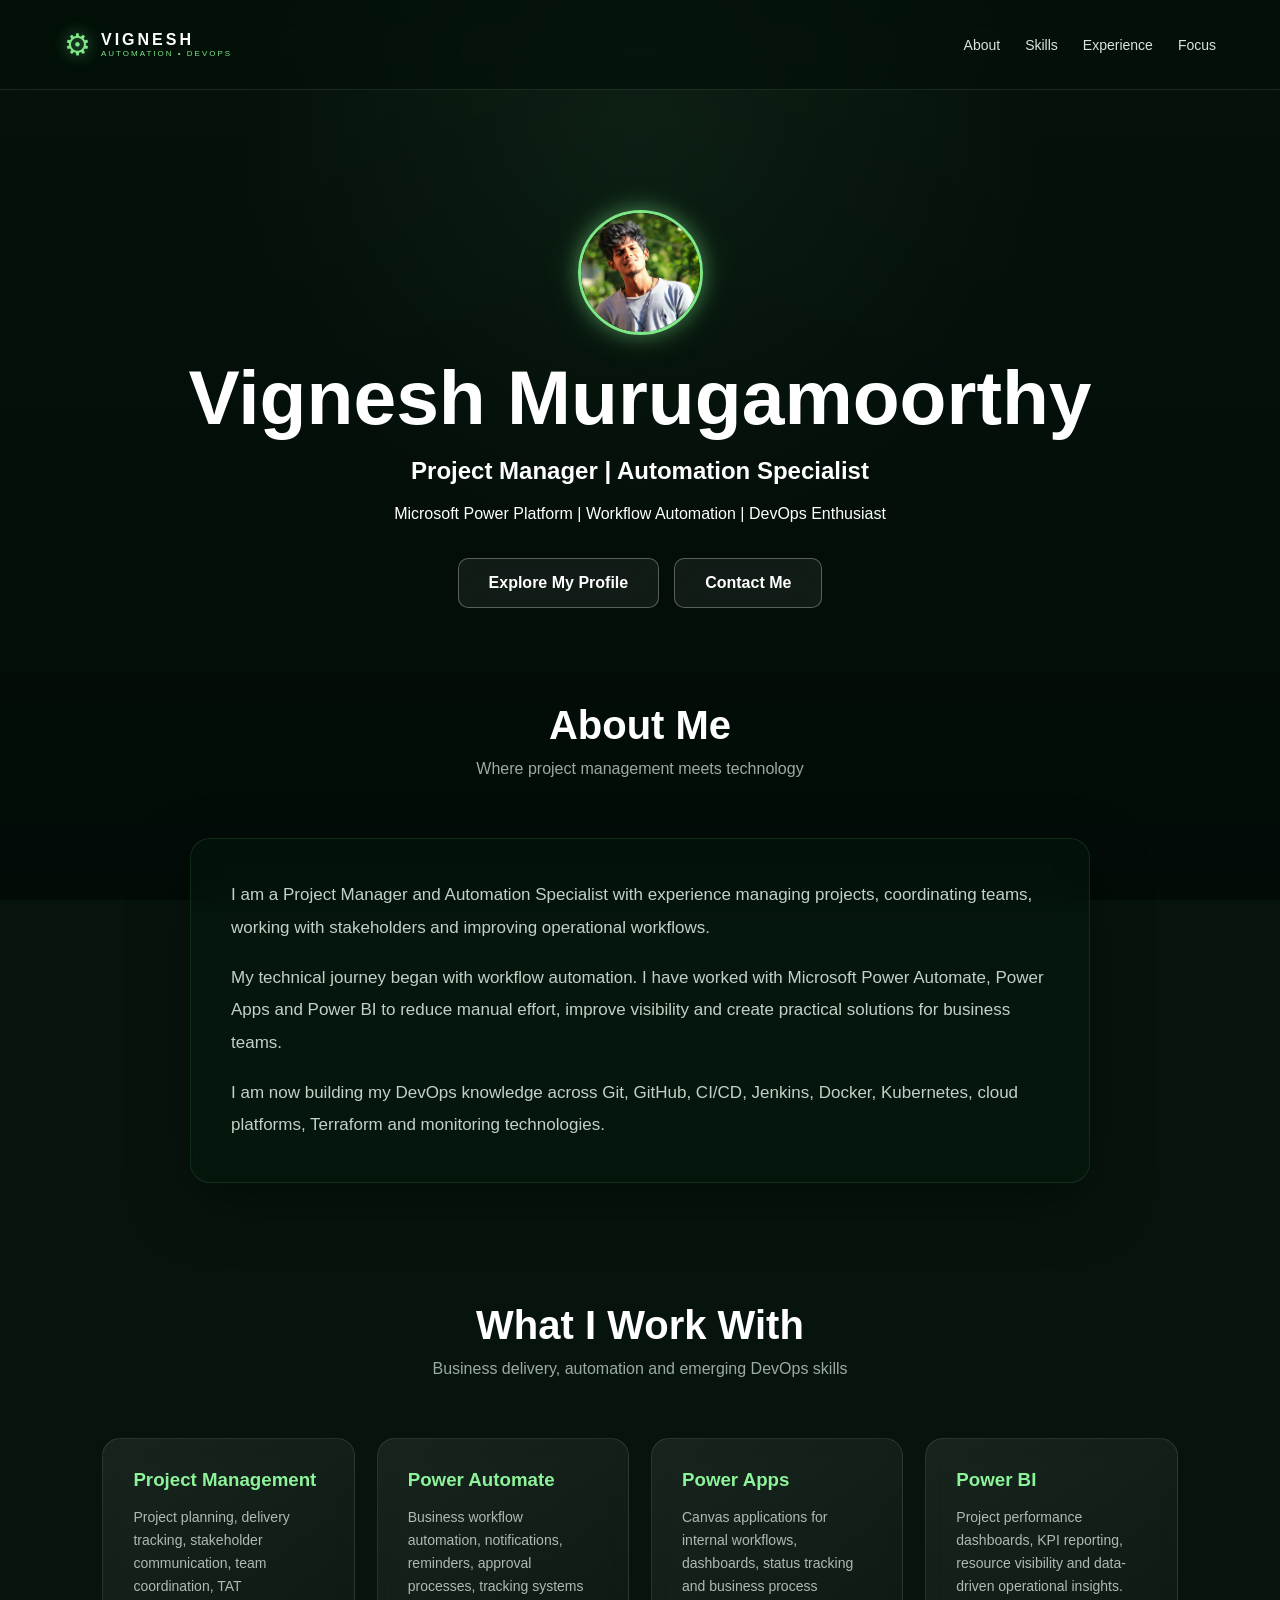
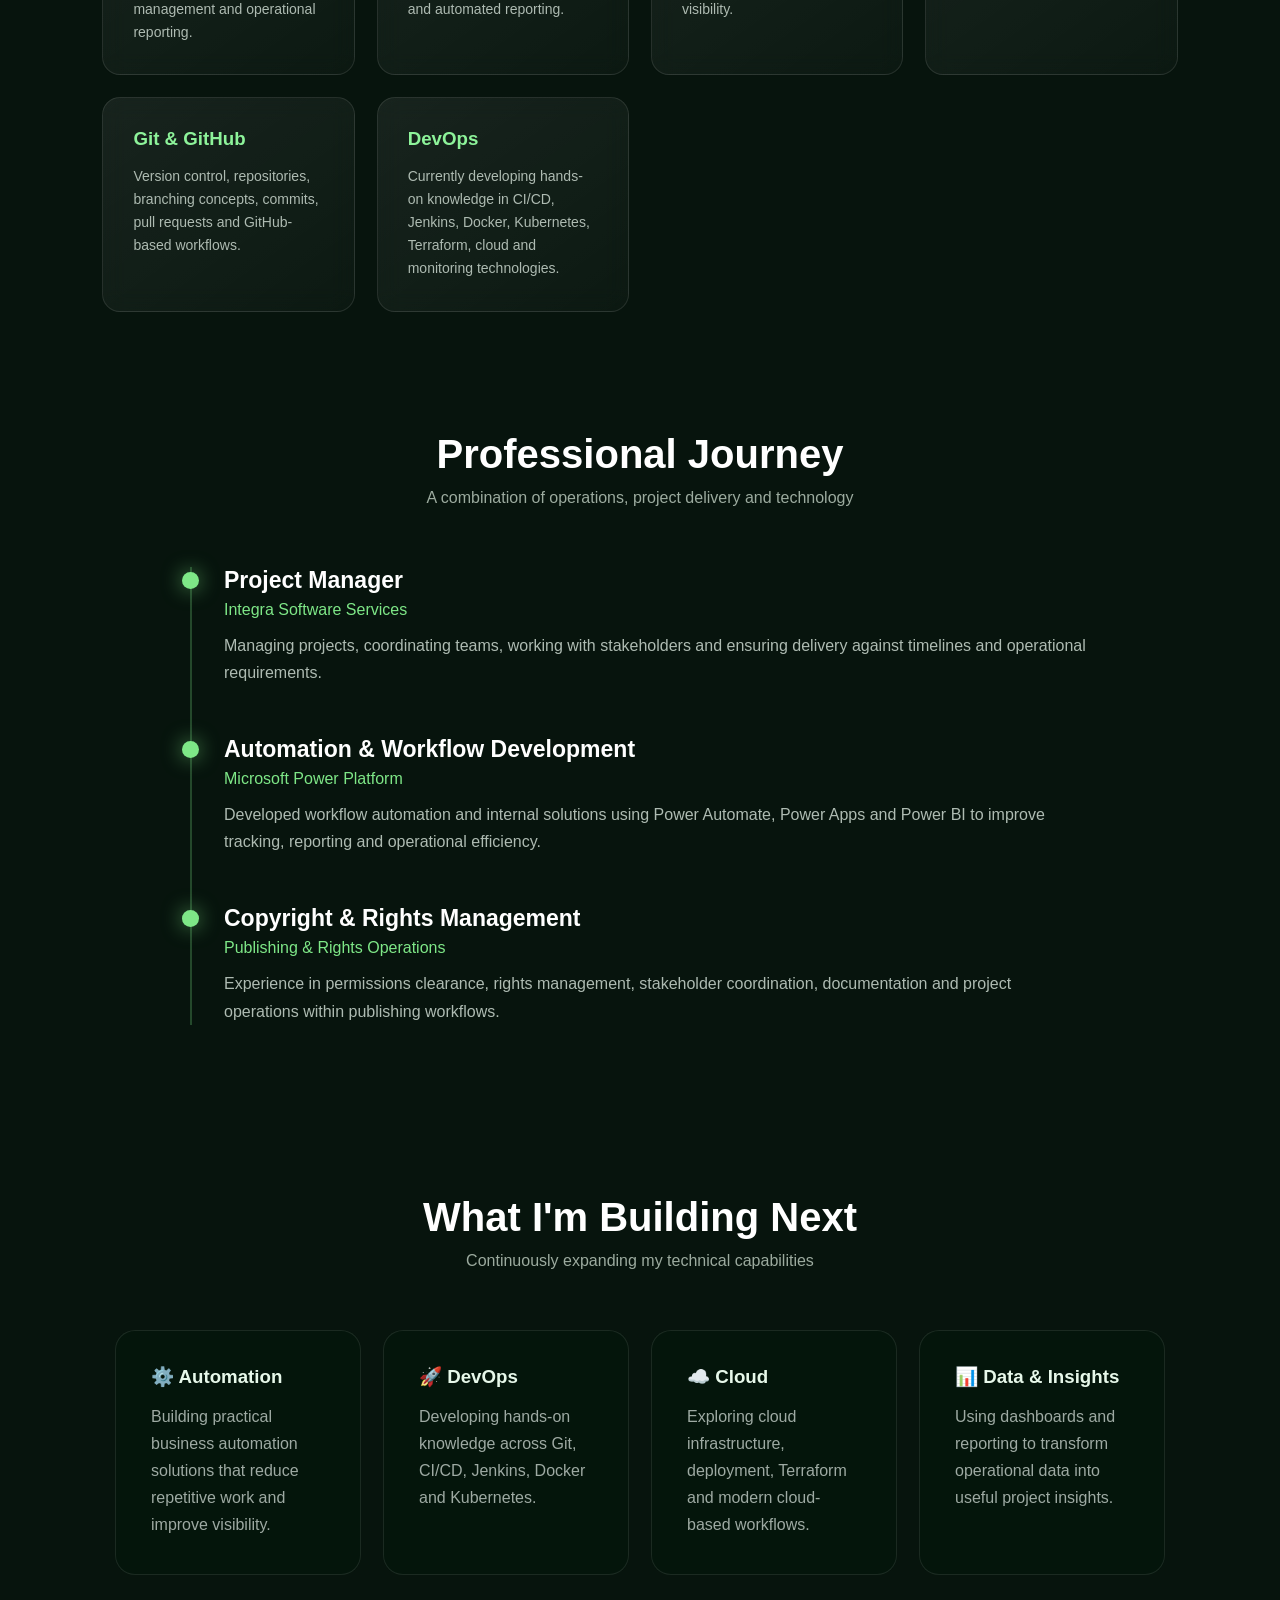
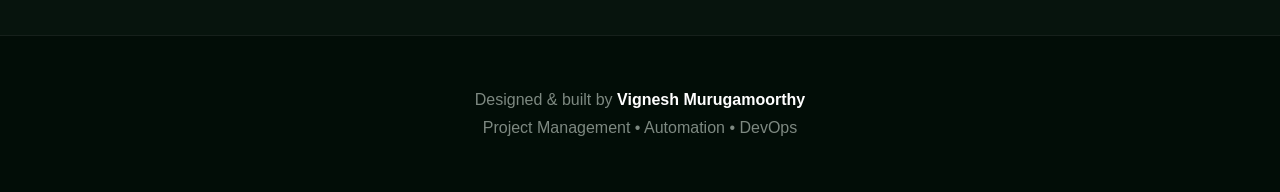
==== commit 1e0b2b0c: "linked in" ====
--- a/index.html
+++ b/index.html
@@ -64,7 +64,9 @@
 
     <div class="hero-buttons">
         <a href="#about" class="btn secondary">Explore My Profile</a>
-        <a href="#contact" class="btn secondary">Contact Me</a>
+        <a href="https://www.linkedin.com/in/vignesh-murugamoorthy-588579203/" class="btn secondary" target="_blank" rel="noopener noreferrer">
+    Contact Me
+</a>
     </div>
 
 </section>
--- a/style.css
+++ b/style.css
@@ -16,44 +16,48 @@
 }
 
 /* =========================
-   NATURE BACKGROUND
-========================= */
-
-body::before {
-    content: "";
+   LIVE FOREST VIDEO
+========================= */
+
+.forest-background {
     position: fixed;
+
+    top: 0;
+    left: 0;
+
+    width: 100%;
+    height: 100%;
+
+    object-fit: cover;
+
+    pointer-events: none;
+
+    z-index: -3;
+}
+
+/* =========================
+   FOREST DARK OVERLAY
+========================= */
+
+.forest-overlay {
+    position: fixed;
+
     inset: 0;
 
     background:
         linear-gradient(
-            rgba(3, 18, 10, 0.55),
-            rgba(2, 10, 6, 0.82)
+            rgba(3, 18, 10, 0.48),
+            rgba(2, 10, 6, 0.78)
         ),
-        url("https://images.unsplash.com/photo-1448375240586-882707db888b?auto=format&fit=crop&w=2400&q=90")
-        center center / cover no-repeat;
-
-    z-index: -3;
-}
-
-body::after {
-    content: "";
-    position: fixed;
-    inset: 0;
-
-    background:
         radial-gradient(
             circle at 50% 15%,
-            rgba(165, 255, 180, 0.16),
-            transparent 35%
-        ),
-        linear-gradient(
-            180deg,
-            transparent 40%,
-            rgba(0, 0, 0, 0.55)
+            rgba(165, 255, 180, 0.12),
+            transparent 40%
         );
 
+    pointer-events: none;
+
     z-index: -2;
-    pointer-events: none;
 }
 
 /* =========================
@@ -227,6 +231,7 @@
 .hero-profile {
     width: 125px;
     height: 125px;
+
     margin: 0 auto 20px;
 }
 
@@ -259,6 +264,7 @@
 .hero h3,
 .hero p {
     text-align: center;
+
     margin-left: auto;
     margin-right: auto;
 }
@@ -282,15 +288,13 @@
     text-align: center;
 }
 
-/* =========================
-   ANIMATED BUTTONS
-========================= */
-
 .buttons {
     margin-top: 38px;
 
     display: flex;
+
     justify-content: center;
+
     gap: 18px;
 
     flex-wrap: wrap;
@@ -318,8 +322,6 @@
 
     cursor: pointer;
 }
-
-/* Moving light across button */
 
 .btn::before {
     content: "";
@@ -349,8 +351,6 @@
     left: 130%;
 }
 
-/* Primary button */
-
 .primary {
     background: #7ee787;
 
@@ -367,8 +367,6 @@
         0 10px 35px rgba(126, 231, 135, 0.45);
 }
 
-/* Secondary button */
-
 .secondary {
     color: white;
 
@@ -389,8 +387,6 @@
     box-shadow:
         0 10px 30px rgba(126, 231, 135, 0.18);
 }
-
-/* Click / press effect */
 
 .btn:active {
     transform: scale(0.94);
@@ -658,453 +654,33 @@
         display: none;
     }
 
-.hero {
-    min-height: 100vh;
-
-    display: flex;
-    flex-direction: column;
-
-    align-items: center;
-    justify-content: center;
-
-    text-align: center;
-
-    padding: 110px 20px 30px;
-
-    width: 100%;
-}
+    .hero {
+        min-height: 100vh;
+
+        display: flex;
+        flex-direction: column;
+
+        align-items: center;
+        justify-content: center;
+
+        text-align: center;
+
+        padding: 110px 20px 30px;
+
+        width: 100%;
+    }
 
     h1 {
         font-size: 55px;
     }
-}
-
-/* =========================
-   FOREST ATMOSPHERE
-========================= */
-
-.forest-wind {
-    position: fixed;
-    inset: 0;
-
-    width: 100%;
-    height: 100%;
-
-    pointer-events: none;
-    overflow: hidden;
-
-    /*
-       Behind the website,
-       but above the forest background.
-    */
-    z-index: 1;
-}
-
-
-/* =========================
-   FALLING / WIND-BLOWN LEAVES
-========================= */
-
-.leaf {
-    position: absolute;
-
-    top: -80px;
-    left: -100px;
-
-    font-size: 22px;
-
-    opacity: 0.45;
-
-    filter:
-        blur(0.2px)
-        drop-shadow(0 0 4px rgba(150, 220, 160, 0.2));
-
-    animation-name: windLeaf;
-    animation-timing-function: linear;
-    animation-iteration-count: infinite;
-}
-
-
-/* Different leaves */
-
-.leaf-1 {
-    font-size: 18px;
-    animation-duration: 12s;
-    animation-delay: 1s;
-}
-
-.leaf-2 {
-    font-size: 26px;
-    animation-duration: 17s;
-    animation-delay: 4s;
-}
-
-.leaf-3 {
-    font-size: 15px;
-    animation-duration: 14s;
-    animation-delay: 7s;
-}
-
-.leaf-4 {
-    font-size: 21px;
-    animation-duration: 19s;
-    animation-delay: 2s;
-}
-
-.leaf-5 {
-    font-size: 17px;
-    animation-duration: 15s;
-    animation-delay: 9s;
-}
-
-.leaf-6 {
-    font-size: 24px;
-    animation-duration: 21s;
-    animation-delay: 5s;
-}
-
-.leaf-7 {
-    font-size: 14px;
-    animation-duration: 13s;
-    animation-delay: 11s;
-}
-
-.leaf-8 {
-    font-size: 20px;
-    animation-duration: 18s;
-    animation-delay: 6s;
-}
-
-
-/*
-   Leaves move diagonally with
-   changing wind direction.
-*/
-
-@keyframes windLeaf {
-
-    0% {
-        transform:
-            translate(-100px, -50px)
-            rotate(0deg);
-
-        opacity: 0;
+
+    .forest-background {
+        object-position: center center;
     }
-
-    10% {
-        opacity: 0.5;
-    }
-
-    25% {
-        transform:
-            translate(20vw, 18vh)
-            rotate(120deg);
-    }
-
-    45% {
-        transform:
-            translate(43vw, 30vh)
-            rotate(240deg);
-    }
-
-    65% {
-        transform:
-            translate(65vw, 52vh)
-            rotate(380deg);
-    }
-
-    82% {
-        transform:
-            translate(88vw, 70vh)
-            rotate(520deg);
-    }
-
-    100% {
-        transform:
-            translate(115vw, 95vh)
-            rotate(680deg);
-
-        opacity: 0;
-    }
-}
-
-
-/* =========================
-   FOREST WIND ATMOSPHERE
-========================= */
-
-/*
-   This is NOT a visible wind line.
-
-   It creates a very subtle moving
-   atmospheric haze across the forest.
-*/
-
-.forest-mist {
-
-    position: absolute;
-
-    width: 75%;
-    height: 22%;
-
-    left: -25%;
-
-    border-radius: 50%;
-
-    background:
-        radial-gradient(
-            ellipse,
-            rgba(180, 230, 190, 0.07),
-            transparent 70%
-        );
-
-    filter: blur(20px);
-
-    opacity: 0;
-
-    pointer-events: none;
-}
-
-.mist-1 {
-
-    top: 22%;
-
-    animation:
-        forestWind 18s ease-in-out infinite;
-}
-
-.mist-2 {
-
-    top: 52%;
-
-    animation:
-        forestWind 24s ease-in-out infinite;
-
-    animation-delay: 8s;
-}
-
-
-@keyframes forestWind {
-
-    0% {
-        transform:
-            translateX(-20vw)
-            translateY(10px)
-            scaleX(0.9);
-
-        opacity: 0;
-    }
-
-    20% {
-        opacity: 0.7;
-    }
-
-    50% {
-        transform:
-            translateX(35vw)
-            translateY(-15px)
-            scaleX(1.15);
-
-        opacity: 0.45;
-    }
-
-    80% {
-        opacity: 0.2;
-    }
-
-    100% {
-        transform:
-            translateX(120vw)
-            translateY(10px)
-            scaleX(1.25);
-
-        opacity: 0;
-    }
-}
-
-
-/* =========================
-   DISTANT FOREST ANIMALS
-========================= */
-
-.forest-animal {
-
-    position: absolute;
-
-    bottom: 12%;
-
-    width: 90px;
-    height: 65px;
-
-    opacity: 0;
-
-    filter:
-        blur(0.8px)
-        brightness(0.12)
-        contrast(1.5);
-
-    pointer-events: none;
-}
-
-
-/* Deer body */
-
-.deer-body {
-
-    position: absolute;
-
-    left: 15px;
-    bottom: 8px;
-
-    width: 58px;
-    height: 25px;
-
-    border-radius:
-        55% 45% 45% 40%;
-
-    background: #020704;
-
-    transform: skewX(-8deg);
-}
-
-
-/* Deer head */
-
-.deer-body::before {
-
-    content: "";
-
-    position: absolute;
-
-    width: 19px;
-    height: 20px;
-
-    right: -10px;
-    top: -10px;
-
-    background: #020704;
-
-    border-radius:
-        60% 45% 40% 45%;
-
-    transform: rotate(-15deg);
-}
-
-
-/* Deer legs */
-
-.deer-body::after {
-
-    content: "";
-
-    position: absolute;
-
-    left: 12px;
-    bottom: -22px;
-
-    width: 5px;
-    height: 25px;
-
-    background: #020704;
-
-    box-shadow:
-        17px 0 #020704,
-        35px 0 #020704;
-
-    transform: skewX(5deg);
-}
-
-
-/* First distant animal */
-
-.deer-one {
-
-    left: -120px;
-
-    animation:
-        distantDeer 38s linear infinite;
-}
-
-
-/* Second distant animal */
-
-.deer-two {
-
-    left: -300px;
-
-    bottom: 17%;
-
-    transform: scale(0.7);
-
-    animation:
-        distantDeer 48s linear infinite;
-
-    animation-delay: 15s;
-}
-
-
-/* Animals slowly cross the forest */
-
-@keyframes distantDeer {
-
-    0% {
-
-        transform:
-            translateX(-150px)
-            scale(0.75);
-
-        opacity: 0;
-    }
-
-    12% {
-
-        opacity: 0.55;
-    }
-
-    30% {
-
-        transform:
-            translateX(25vw)
-            scale(0.75);
-
-        opacity: 0.55;
-    }
-
-    48% {
-
-        transform:
-            translateX(48vw)
-            scale(0.75);
-
-        opacity: 0.5;
-    }
-
-    65% {
-
-        transform:
-            translateX(70vw)
-            scale(0.75);
-
-        opacity: 0.4;
-    }
-
-    85% {
-
-        opacity: 0.2;
-    }
-
-    100% {
-
-        transform:
-            translateX(120vw)
-            scale(0.75);
-
-        opacity: 0;
-    }
-}
-
-/* =========================
-   KEEP CONTENT ABOVE EFFECTS
+}
+
+/* =========================
+   CONTENT ABOVE BACKGROUND
 ========================= */
 
 nav,
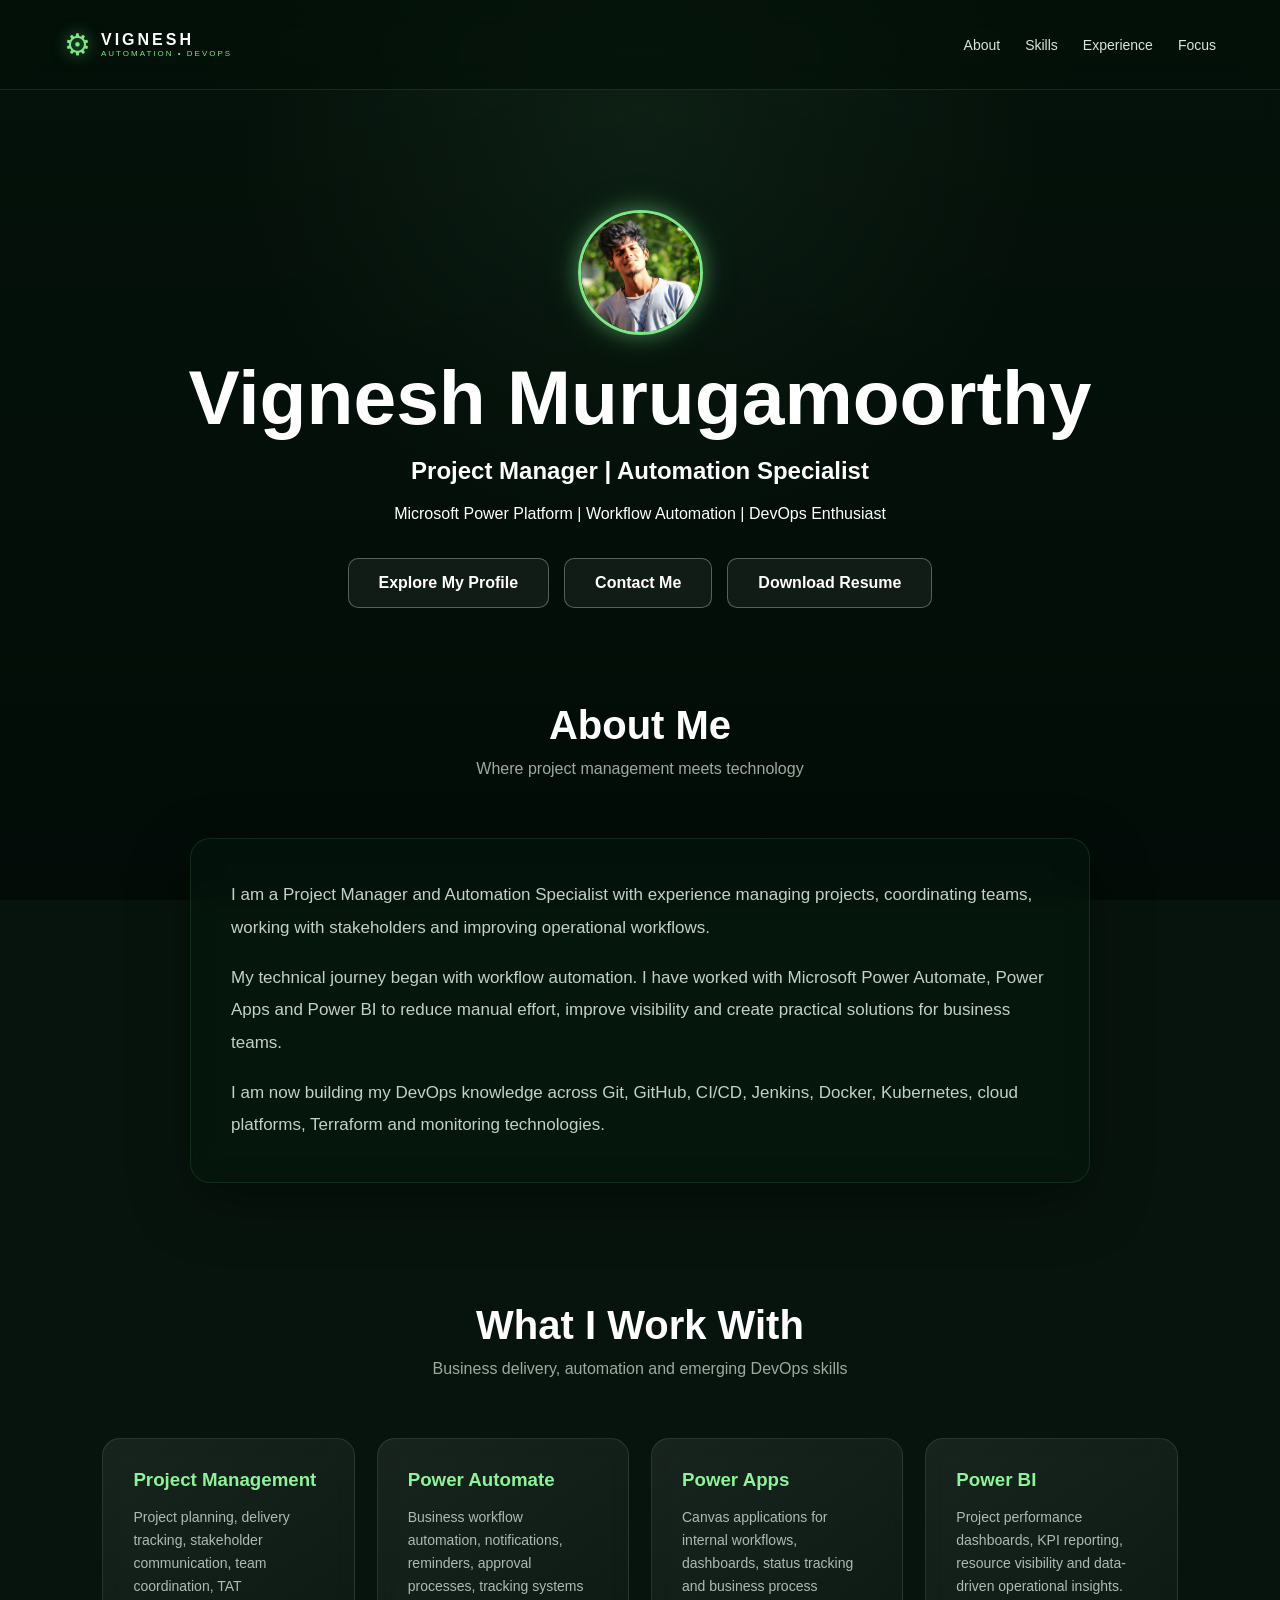
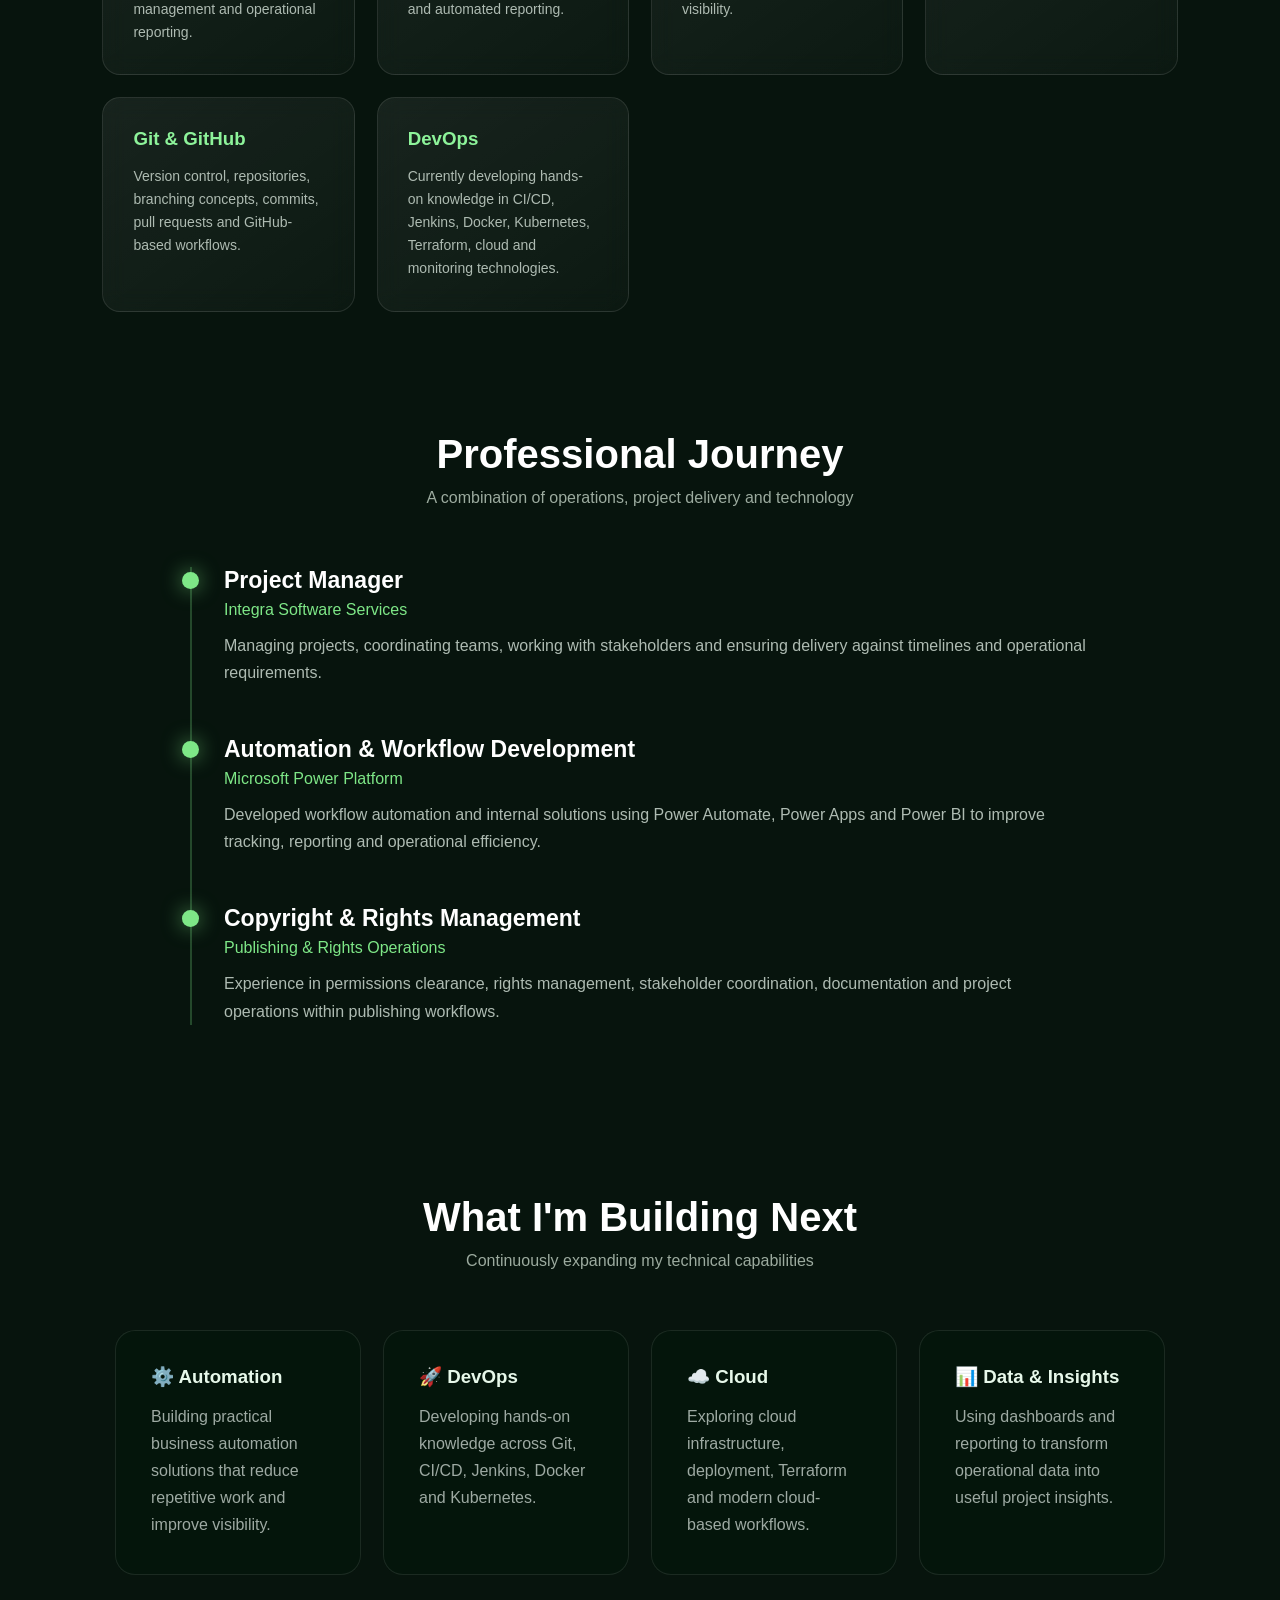
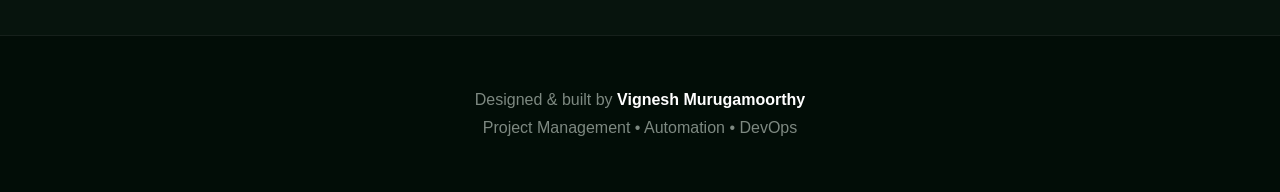
==== commit 698de523: "Resume download" ====
--- a/index.html
+++ b/index.html
@@ -67,6 +67,13 @@
         <a href="https://www.linkedin.com/in/vignesh-murugamoorthy-588579203/" class="btn secondary" target="_blank" rel="noopener noreferrer">
     Contact Me
 </a>
+
+<a href="Vignesh_M_Resume_PM_PowerAutomate.pdf"
+       class="btn secondary"
+       download>
+        Download Resume
+    </a>
+
     </div>
 
 </section>
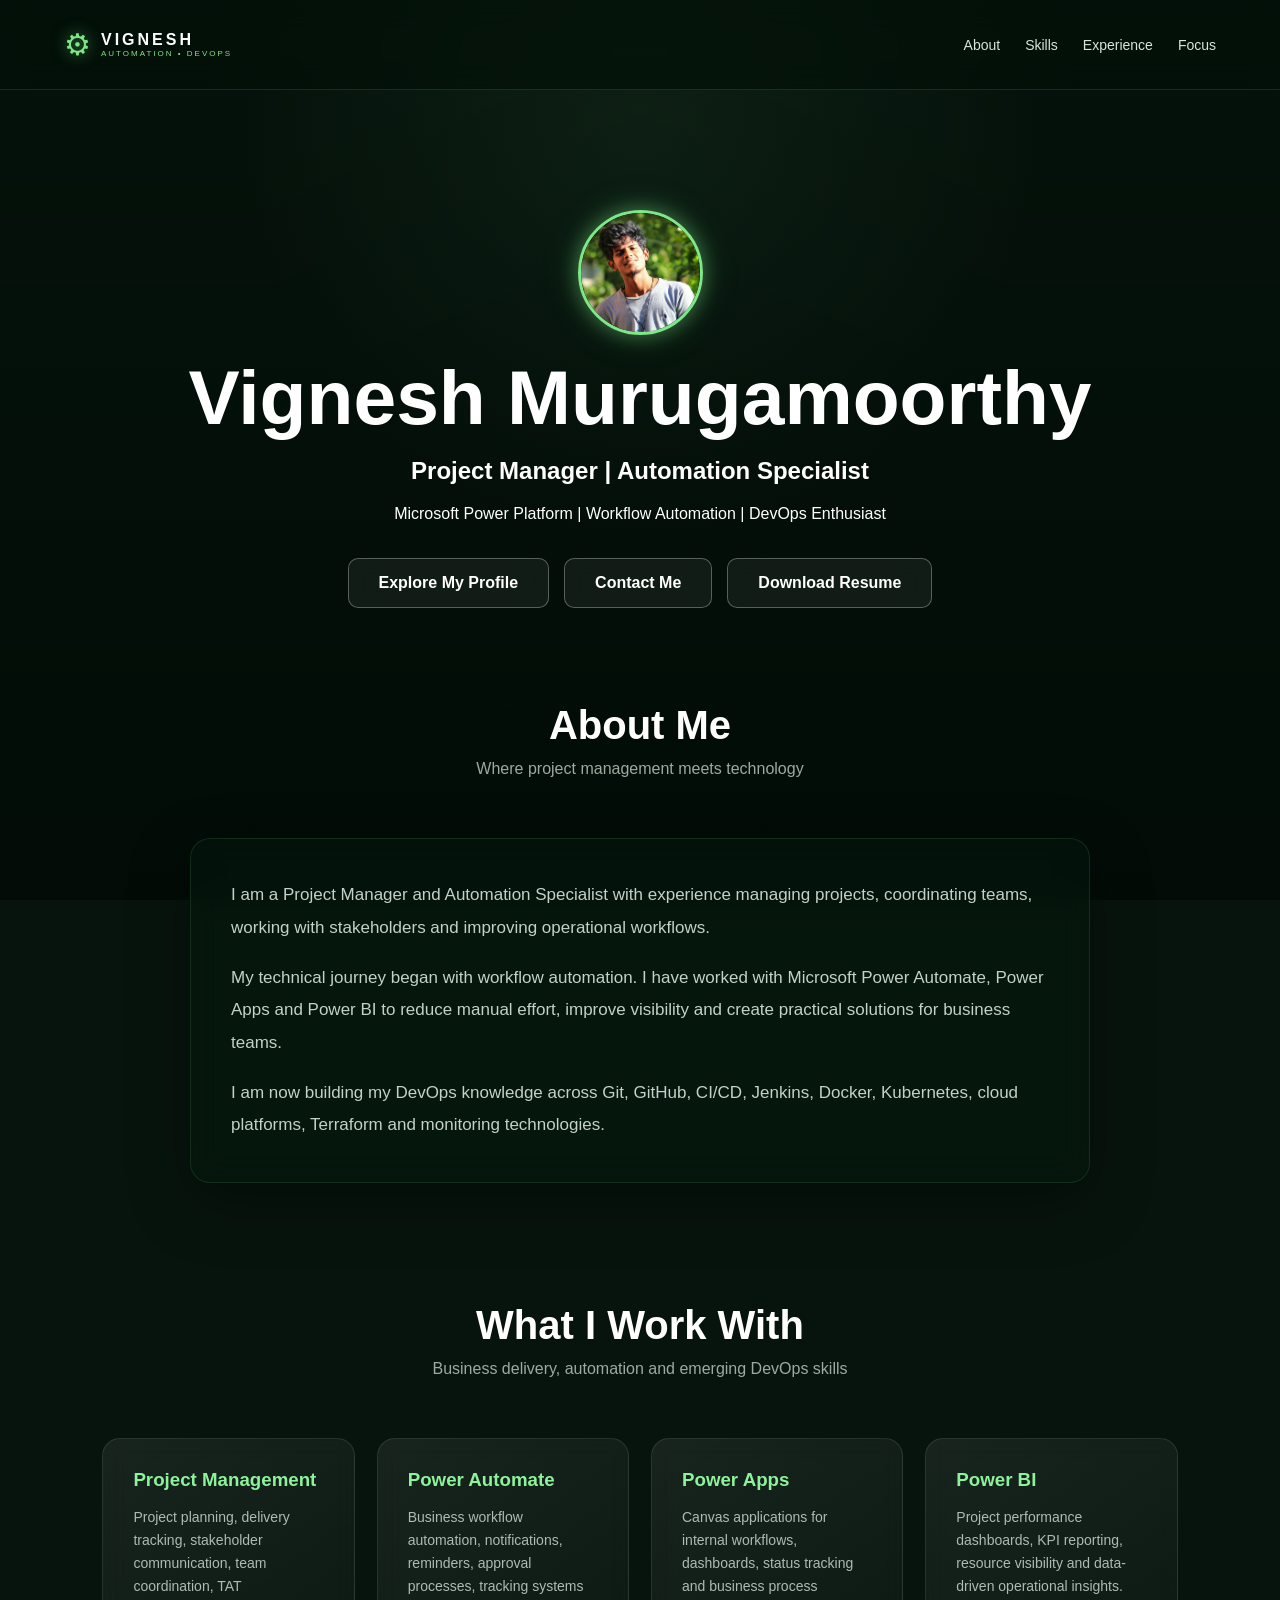
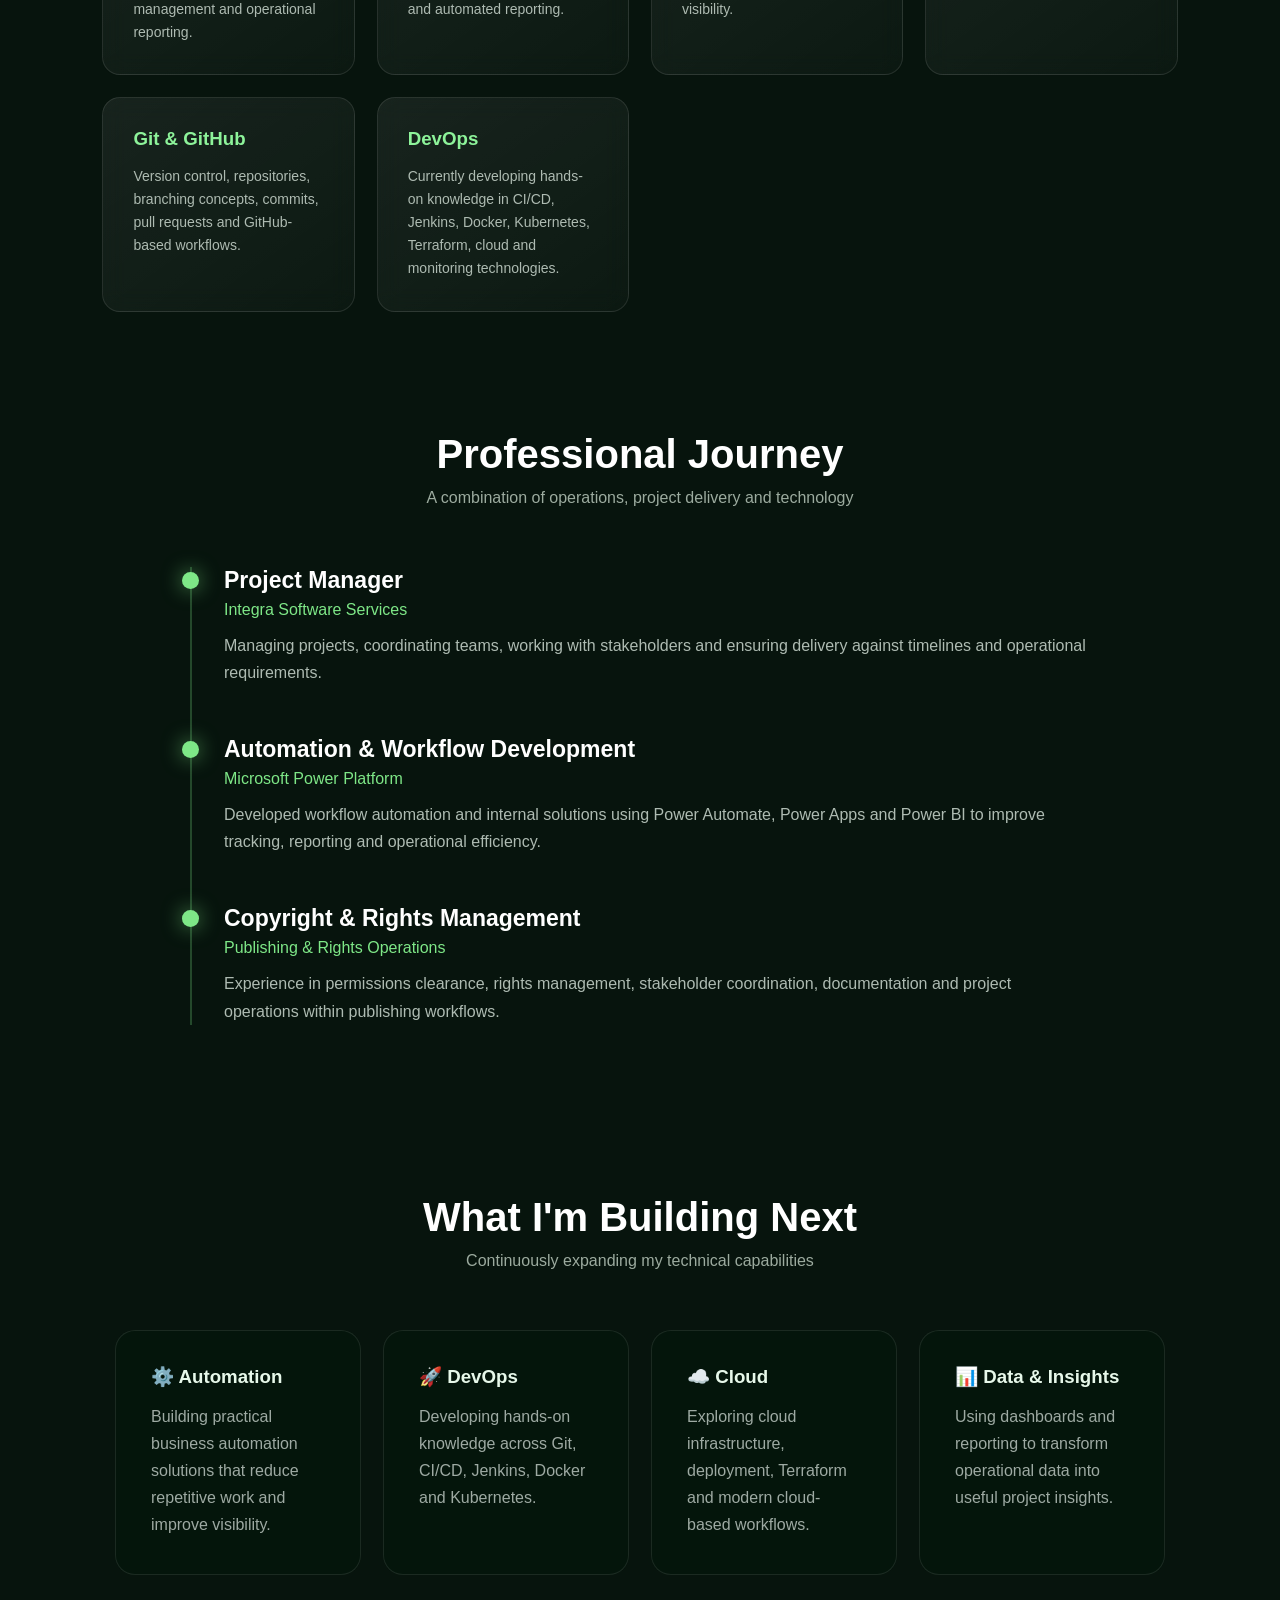
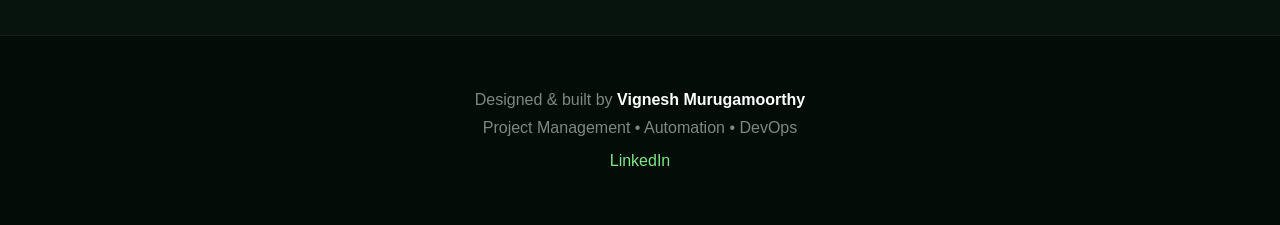
==== commit eb79c5b4: "contact me update" ====
--- a/index.html
+++ b/index.html
@@ -64,9 +64,9 @@
 
     <div class="hero-buttons">
         <a href="#about" class="btn secondary">Explore My Profile</a>
-        <a href="https://www.linkedin.com/in/vignesh-murugamoorthy-588579203/" class="btn secondary" target="_blank" rel="noopener noreferrer">
-    Contact Me
-</a>
+    <a href="mailto:vickybharathi8@gmail.com" class="btn secondary">
+        Contact Me
+    </a>
 
 <a href="Vignesh_M_Resume_PM_PowerAutomate.pdf"
        class="btn secondary"
@@ -313,6 +313,15 @@
         Project Management • Automation • DevOps
     </p>
 
+    <p style="margin-top:15px;">
+        <a href="https://www.linkedin.com/in/vignesh-murugamoorthy-588579203/"
+           target="_blank"
+           rel="noopener noreferrer"
+           style="color:#7ee787; text-decoration:none;">
+            LinkedIn
+        </a>
+    </p>
+
 </footer>
 
 </body>
